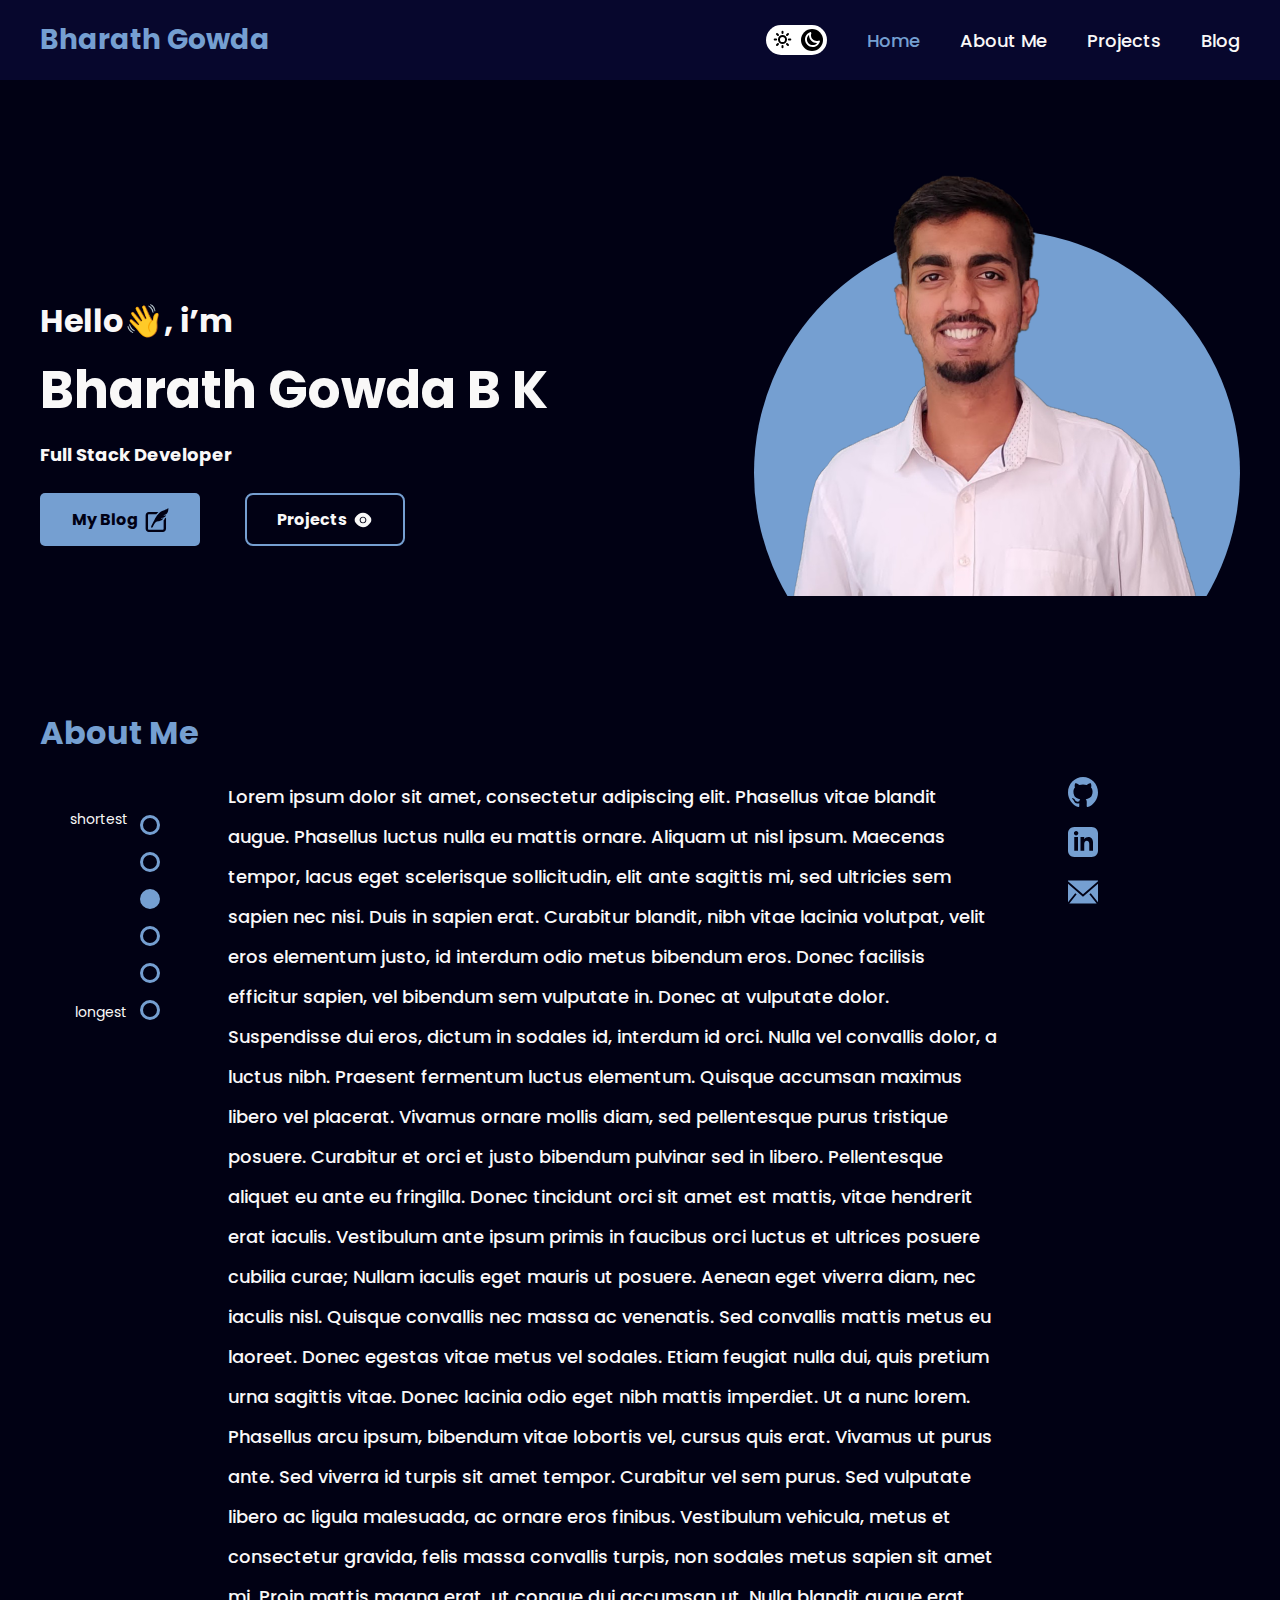
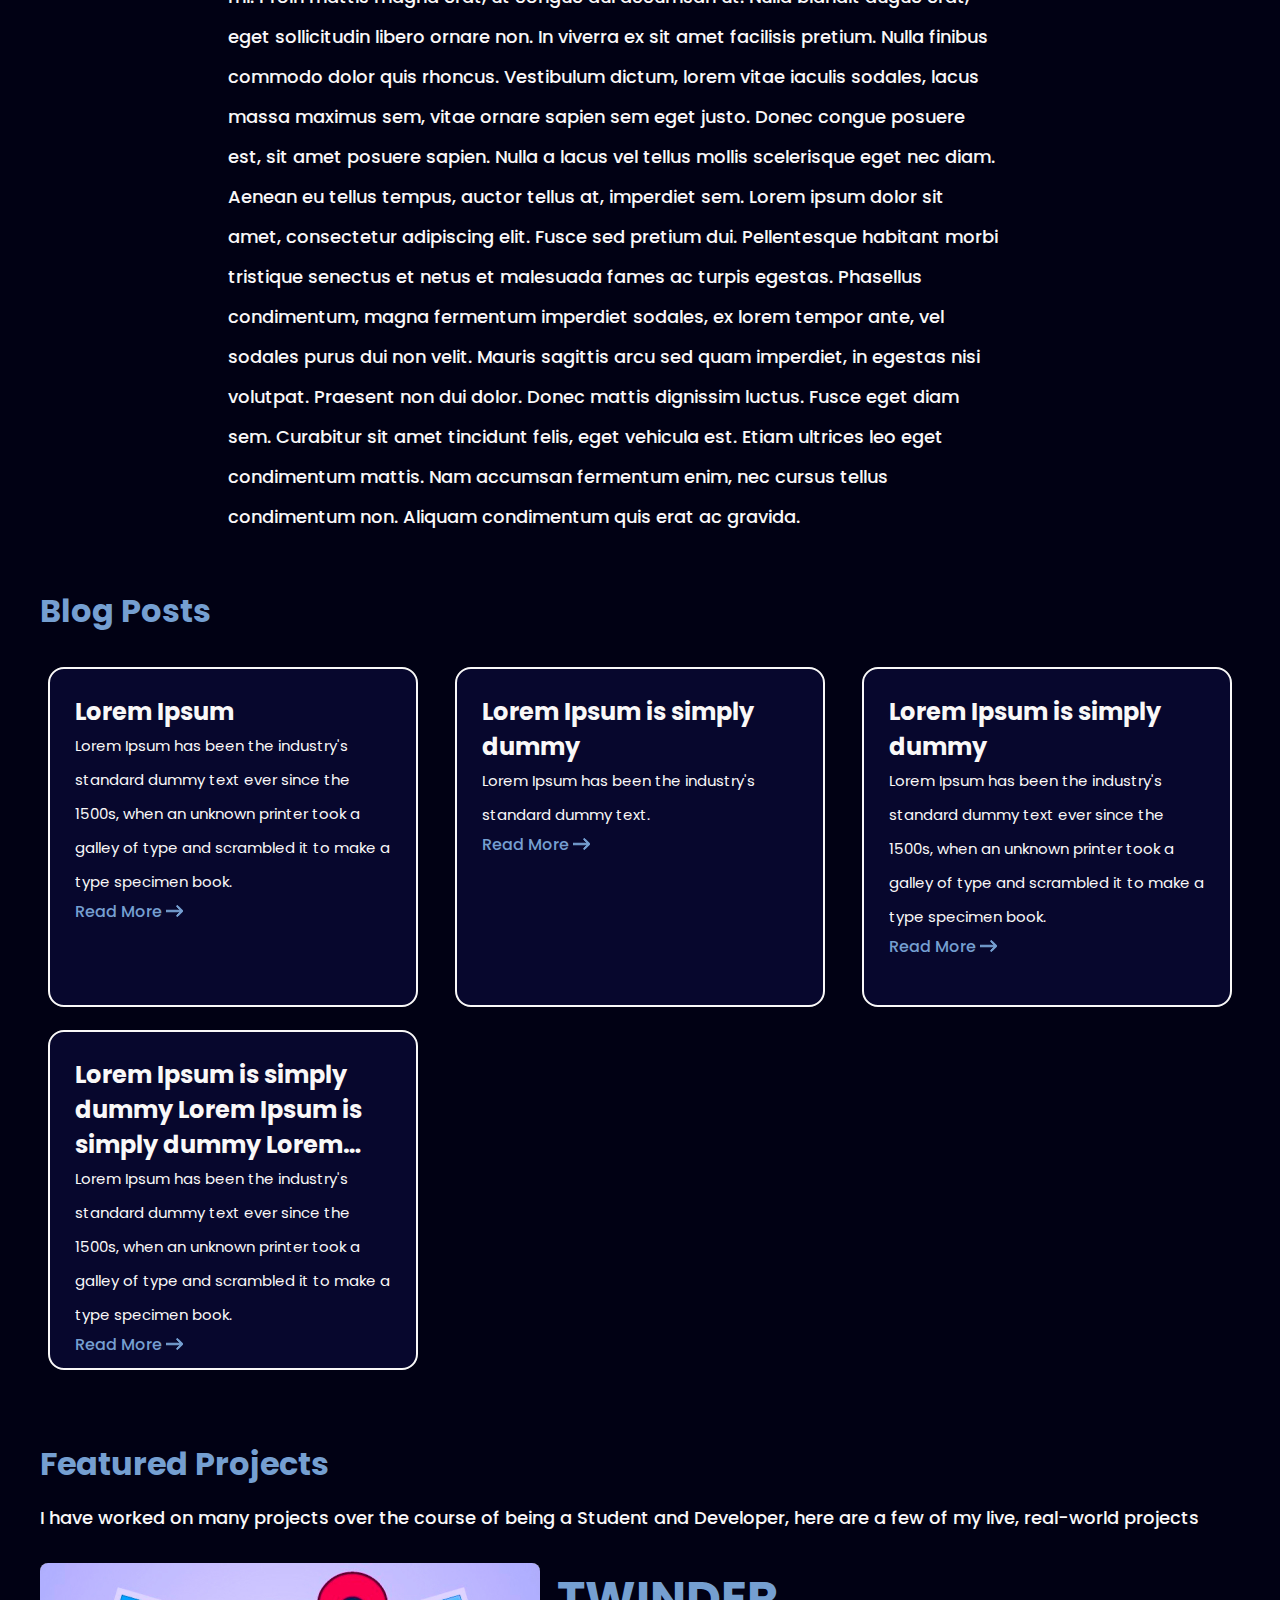
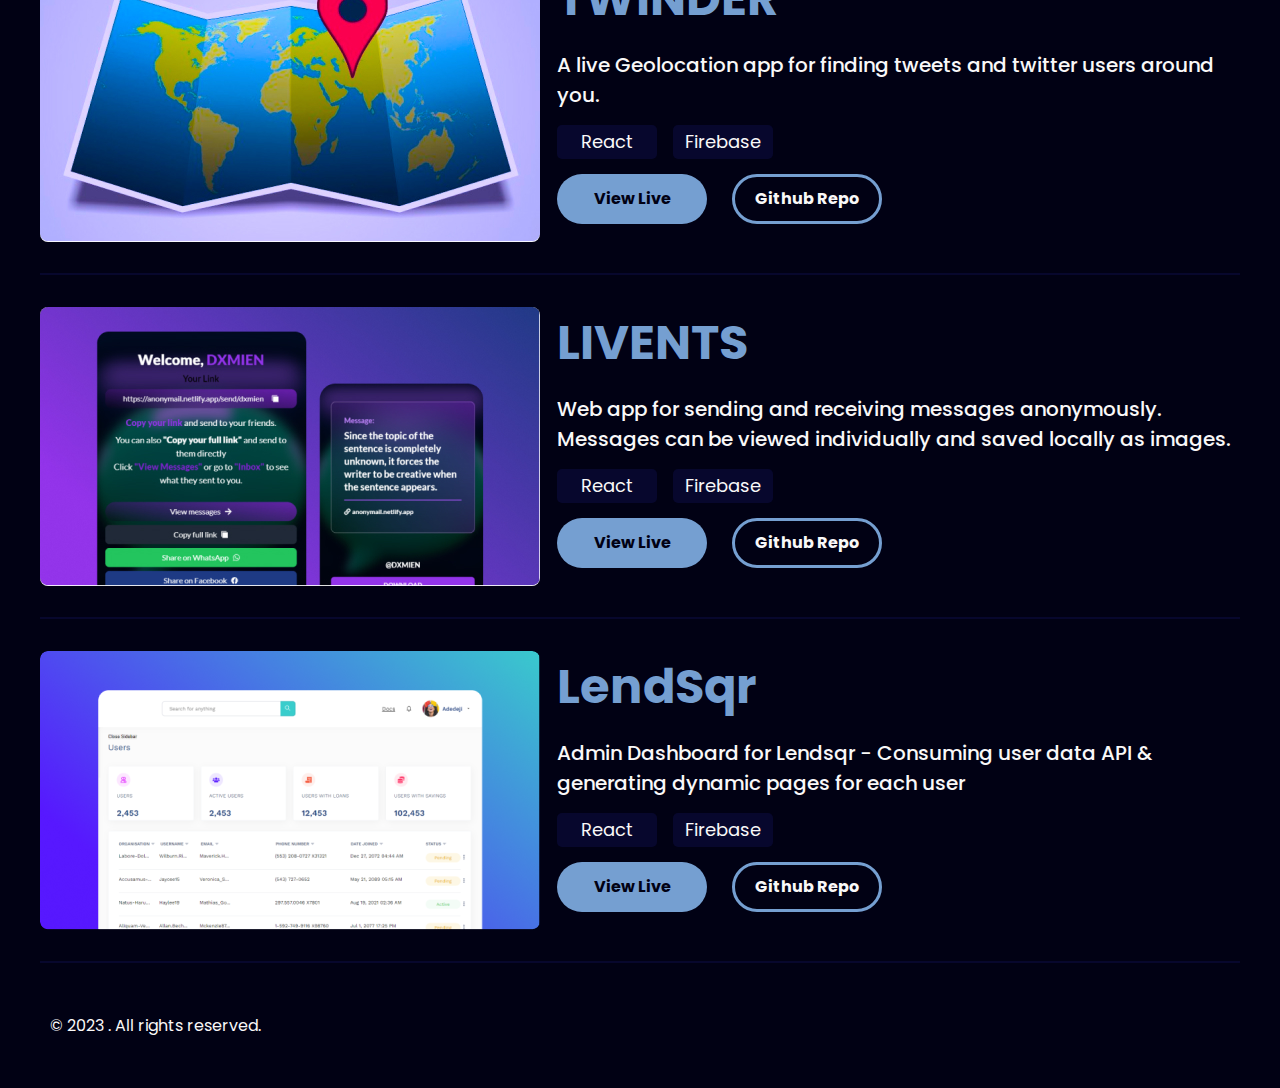
==== index.html @ e31e04ab "deploy: bharath-gowda-571/portfolio_blog@361879551854365a58b83a77d77aa4a168129c4e" ====
<!DOCTYPE html>
<html lang="en">

<head>
	<meta name="generator" content="Hugo 0.113.0">
    <meta charset="UTF-8">
    















    




<script defer language="javascript" type="text/javascript" src="https://bharath-gowda-571.github.io/gowda/js/bundle.min.f1178673623e00ac72082c83b03ecd8c4a8d78f76cb5bae4cf2ac51c258850e5.js"></script>


    <meta name="viewport" content="width=device-width, initial-scale=1.0">
    <link rel="stylesheet" href="https://bharath-gowda-571.github.io/gowda/css/home.css">
    <link rel="stylesheet" href="https://bharath-gowda-571.github.io/gowda/css/media_query.css">
    <link rel="stylesheet" href="https://bharath-gowda-571.github.io/gowda/css/switch.css">
    <link rel="stylesheet" href="https://bharath-gowda-571.github.io/gowda/css/hamburger.css">
    <link rel="icon" type="image/x-icon" href="https://bharath-gowda-571.github.io/gowda/favicon.ico">
    <title>Bharath Gowda</title>
</head>

<body class="">
    <nav class="navbar">
        <div class="navbar--center">
            <a class="navbar--logo" href="https://bharath-gowda-571.github.io/gowda/">Bharath Gowda</a>
            <div class="nav-menu-container">

                <ul class="navbar--menu" id="menu">
                    <label class="switch">
                        <input type="checkbox" checked onclick="toggleDarkAndLightMode()" id="checkbox">
                        <span class="slider round"></span>

                        <svg width="19" height="19" viewBox="0 0 19 19" fill="none" xmlns="http://www.w3.org/2000/svg"
                            class="sun">
                            <path
                                d="M5.95866 9.49992C5.95866 11.4559 7.54432 13.0416 9.50033 13.0416C11.4563 13.0416 13.042 11.4559 13.042 9.49992C13.042 7.54391 11.4563 5.95825 9.50033 5.95825C7.54432 5.95825 5.95866 7.54391 5.95866 9.49992Z"
                                stroke="black" stroke-width="2" stroke-linecap="round" stroke-linejoin="round" />
                            <path d="M17.292 9.5H15.8753" stroke="black" stroke-width="2" stroke-linecap="round"
                                stroke-linejoin="round" />
                            <path d="M3.125 9.5H1.70833" stroke="black" stroke-width="2" stroke-linecap="round"
                                stroke-linejoin="round" />
                            <path d="M15.0107 3.98926L14.0049 4.99509" stroke="black" stroke-width="2"
                                stroke-linecap="round" stroke-linejoin="round" />
                            <path d="M4.99512 14.0049L3.98928 15.0107" stroke="black" stroke-width="2"
                                stroke-linecap="round" stroke-linejoin="round" />
                            <path d="M9.5 1.70825V3.12492" stroke="black" stroke-width="2" stroke-linecap="round"
                                stroke-linejoin="round" />
                            <path d="M9.5 15.875V17.2917" stroke="black" stroke-width="2" stroke-linecap="round"
                                stroke-linejoin="round" />
                            <path d="M3.98928 3.98926L4.99512 4.99509" stroke="black" stroke-width="2"
                                stroke-linecap="round" stroke-linejoin="round" />
                            <path d="M14.0049 14.0049L15.0107 15.0107" stroke="black" stroke-width="2"
                                stroke-linecap="round" stroke-linejoin="round" />
                        </svg>
                        <svg width="15" height="15" viewBox="0 0 14 14" fill="none" xmlns="http://www.w3.org/2000/svg"
                            class="moon">
                            <path
                                d="M12.218 11.8758C9.4529 14.677 4.92313 14.7046 2.12186 11.9372C-0.679351 9.16965 -0.706857 4.63993 2.06055 1.83983C2.79288 1.09979 3.68769 0.533025 4.71851 0.160725C5.04324 0.0448461 5.40402 0.125212 5.64714 0.36661C5.89271 0.609165 5.9774 0.96889 5.86434 1.29267C5.17673 3.27013 5.66617 5.4031 7.13928 6.85848C8.6101 8.3126 10.7489 8.77499 12.7201 8.06574C13.0425 7.94876 13.4044 8.02912 13.6487 8.27168C13.8943 8.51184 13.9778 8.8728 13.8647 9.19774C13.5073 10.2329 12.9503 11.1346 12.218 11.8758ZM3.33023 3.09419C1.25463 5.19516 1.27526 8.59304 3.37622 10.6675C5.62097 12.8863 9.41975 12.6621 11.35 10.1634C9.34494 10.3011 7.36505 9.58914 5.88493 8.128C4.40481 6.66691 3.67002 4.69575 3.78329 2.68925C3.62374 2.81584 3.47227 2.95041 3.33023 3.09419Z"
                                fill="white" />
                        </svg>
                    </label>
                    <li class="menu-item can-hide menu-active">
                        <a href="https://bharath-gowda-571.github.io/gowda/">Home</a>
                    </li>
                    <li class="menu-item can-hide"><a href="#about-me">About Me</a></li>
                    <li class="menu-item can-hide"><a href="#projects-section">Projects</a></li>
                    <li class="menu-item "><a href="https://bharath-gowda-571.github.io/gowda/posts">Blog</a></li>
                </ul>

            </div>

        </div>
    </nav>
    <div class="container">
        <div class="hero">
            <div class="name-title">
                <p class="greetings">Hello👋, i’m</p>
                <p class="name">Bharath Gowda B K</p>
                <p class="role">Full Stack Developer </p>
                <div class="CTA-buttons">
                        <a href="https://bharath-gowda-571.github.io/gowda/posts" class="primary-CTA" >
                            My Blog 
                            <svg id="blog-icon" width="24" height="24" viewBox="0 0 24 24"
                            fill="none" xmlns="http://www.w3.org/2000/svg">
                            <g clip-path="url(#clip0_52_591)">
                                <path
                                    d="M19.738 10.393C19.7109 10.9424 19.2941 11.6206 18.6225 12.2725V20.8623C18.6218 21.0835 18.5346 21.271 18.3874 21.4175C18.2395 21.5611 18.0476 21.646 17.8219 21.6474H3.82324C3.59913 21.646 3.40648 21.561 3.25854 21.4175C3.11131 21.271 3.02492 21.0835 3.02417 20.8623V7.13523C3.02492 6.91478 3.11131 6.72653 3.25854 6.58004C3.40648 6.43647 3.59913 6.35153 3.82324 6.35008H11.258C11.8594 5.56051 12.5603 4.75192 13.3542 4.01073C13.3579 4.00633 13.3609 4.00192 13.3645 3.99756H3.82324C2.94434 3.99681 2.13649 4.35058 1.56152 4.91603C0.98365 5.48148 0.623275 6.2725 0.624025 7.13528V20.8623C0.623275 21.7251 0.98365 22.5176 1.56152 23.0816C2.13645 23.6469 2.94434 24 3.82324 24H17.822C18.7024 24 19.5103 23.6469 20.0852 23.0815C20.6616 22.5175 21.0227 21.725 21.022 20.8622V9.53758C21.022 9.53758 21.0161 9.53026 21.0066 9.5229C20.6426 9.83495 20.2185 10.1323 19.738 10.393Z"
                                    fill="#EFEDE8" />
                                <path
                                    d="M23.3468 0C23.3468 0 22.6114 1.09866 17.8082 2.72386C12.9105 4.38136 9.8958 11.124 9.8958 11.124C9.16999 12.5054 6.30105 18.2446 6.30105 18.2446C5.51078 19.7271 6.95875 20.6031 7.80836 19.0723C9.43652 16.1338 10.4875 13.4487 12.9632 13.3725C16.5747 13.2612 19.0444 10.1074 18.2673 10.2539C17.2449 10.6992 14.9905 10.2876 16.3184 10.0825C19.5059 9.82692 21.4702 7.43114 20.8301 7.26858C19.7 7.70363 18.646 7.29056 18.4395 7.16602C24.0653 6.48192 23.3468 0 23.3468 0Z"
                                    fill="#EFEDE8" />
                            </g>
                            <defs>
                                <clipPath id="clip0_52_591">
                                    <rect width="24" height="24" fill="white" />
                                </clipPath>
                            </defs>
                        </svg>
                    </a>
                    
                    <a  href="#projects-section" class="secondary-CTA">
                        Projects
                        <svg id="eye-icon" width="20" height="20" viewBox="0 0 20 20" fill="none"
                            xmlns="http://www.w3.org/2000/svg">
                            <path
                                d="M17.7082 7.62494C15.7832 4.59994 12.9665 2.85828 9.99984 2.85828C8.5165 2.85828 7.07484 3.29161 5.75817 4.09994C4.4415 4.91661 3.25817 6.10828 2.2915 7.62494C1.45817 8.93328 1.45817 11.0583 2.2915 12.3666C4.2165 15.3999 7.03317 17.1333 9.99984 17.1333C11.4832 17.1333 12.9248 16.6999 14.2415 15.8916C15.5582 15.0749 16.7415 13.8833 17.7082 12.3666C18.5415 11.0666 18.5415 8.93328 17.7082 7.62494ZM9.99984 13.3666C8.13317 13.3666 6.63317 11.8583 6.63317 9.99994C6.63317 8.14161 8.13317 6.63328 9.99984 6.63328C11.8665 6.63328 13.3665 8.14161 13.3665 9.99994C13.3665 11.8583 11.8665 13.3666 9.99984 13.3666Z"
                                fill="#F9F8F8" />
                            <path
                                d="M10 7.6167C8.69167 7.6167 7.625 8.68337 7.625 10C7.625 11.3084 8.69167 12.375 10 12.375C11.3083 12.375 12.3833 11.3084 12.3833 10C12.3833 8.6917 11.3083 7.6167 10 7.6167Z"
                                fill="#F9F8F8" />
                        </svg>

                    </a>
                </div>
            </div>
            <div class="photo">
                <img id="profile-image" src="https://bharath-gowda-571.github.io/gowda/images/assets/profile-image.png" />
                <svg width="486" height="486" viewBox="0 0 486 486" fill="none" xmlns="http://www.w3.org/2000/svg"
                    id="profile-img-bg">
                    <circle id="profile-bg-circle" cx="243" cy="243" r="243" fill="#759FD1" />
                    <rect id="profile-bg-rect" width="486" height="125" fill="#010114" y="366"></rect>
                </svg>
            </div>
        </div>
        <div id="about-me">
            <h1 class="section-headings">About Me</h1>
            <div class="about-me-content">
                <div class="about-me-radios">
                    <input type="radio" name="length" value="1" onclick="changeAboutMeText(this)">
                    <input type="radio" name="length" value="2" onclick="changeAboutMeText(this)">
                    <input type="radio" name="length" checked value="3" onclick="changeAboutMeText(this)">
                    <input type="radio" name="length" value="4" onclick="changeAboutMeText(this)">
                    <input type="radio" name="length" value="5" onclick="changeAboutMeText(this)">
                    <input type="radio" name="length" value="6" onclick="changeAboutMeText(this)">

                </div>
                <p>


                    Lorem ipsum dolor sit amet, consectetur adipiscing elit. Phasellus vitae blandit augue. Phasellus
                    luctus nulla eu mattis ornare. Aliquam ut nisl ipsum. Maecenas tempor, lacus eget scelerisque
                    sollicitudin, elit ante sagittis mi, sed ultricies sem sapien nec nisi. Duis in sapien erat.
                    Curabitur blandit, nibh vitae lacinia volutpat, velit eros elementum justo, id interdum odio metus
                    bibendum eros. Donec facilisis efficitur sapien, vel bibendum sem vulputate in. Donec at vulputate
                    dolor. Suspendisse dui eros, dictum in sodales id, interdum id orci. Nulla vel convallis dolor, a
                    luctus nibh. Praesent fermentum luctus elementum. Quisque accumsan maximus libero vel placerat.

                    Vivamus ornare mollis diam, sed pellentesque purus tristique posuere. Curabitur et orci et justo
                    bibendum pulvinar sed in libero. Pellentesque aliquet eu ante eu fringilla. Donec tincidunt orci sit
                    amet est mattis, vitae hendrerit erat iaculis. Vestibulum ante ipsum primis in faucibus orci luctus
                    et ultrices posuere cubilia curae; Nullam iaculis eget mauris ut posuere. Aenean eget viverra diam,
                    nec iaculis nisl.

                    Quisque convallis nec massa ac venenatis. Sed convallis mattis metus eu laoreet. Donec egestas vitae
                    metus vel sodales. Etiam feugiat nulla dui, quis pretium urna sagittis vitae. Donec lacinia odio
                    eget nibh mattis imperdiet. Ut a nunc lorem. Phasellus arcu ipsum, bibendum vitae lobortis vel,
                    cursus quis erat. Vivamus ut purus ante.

                    Sed viverra id turpis sit amet tempor. Curabitur vel sem purus. Sed vulputate libero ac ligula
                    malesuada, ac ornare eros finibus. Vestibulum vehicula, metus et consectetur gravida, felis massa
                    convallis turpis, non sodales metus sapien sit amet mi. Proin mattis magna erat, ut congue dui
                    accumsan ut. Nulla blandit augue erat, eget sollicitudin libero ornare non. In viverra ex sit amet
                    facilisis pretium. Nulla finibus commodo dolor quis rhoncus. Vestibulum dictum, lorem vitae iaculis
                    sodales, lacus massa maximus sem, vitae ornare sapien sem eget justo.

                    Donec congue posuere est, sit amet posuere sapien. Nulla a lacus vel tellus mollis scelerisque eget
                    nec diam. Aenean eu tellus tempus, auctor tellus at, imperdiet sem. Lorem ipsum dolor sit amet,
                    consectetur adipiscing elit. Fusce sed pretium dui. Pellentesque habitant morbi tristique senectus
                    et netus et malesuada fames ac turpis egestas. Phasellus condimentum, magna fermentum imperdiet
                    sodales, ex lorem tempor ante, vel sodales purus dui non velit. Mauris sagittis arcu sed quam
                    imperdiet, in egestas nisi volutpat. Praesent non dui dolor. Donec mattis dignissim luctus. Fusce
                    eget diam sem. Curabitur sit amet tincidunt felis, eget vehicula est. Etiam ultrices leo eget
                    condimentum mattis. Nam accumsan fermentum enim, nec cursus tellus condimentum non. Aliquam
                    condimentum quis erat ac gravida.
                </p>
                <div class="socials">
                    <svg width="30" height="30" viewBox="0 0 30 30" fill="none" xmlns="http://www.w3.org/2000/svg">
                        <g clip-path="url(#clip0_172_672)">
                            <path id="github" fill-rule="evenodd" clip-rule="evenodd"
                                d="M15 0C23.2845 0 30 6.88489 30 15.3794C30 22.1729 25.707 27.9359 19.7505 29.9714C18.99 30.1229 18.72 29.6427 18.72 29.2332C18.72 28.7262 18.738 27.0702 18.738 25.0122C18.738 23.5782 18.258 22.6423 17.7195 22.1653C21.06 21.7843 24.57 20.4837 24.57 14.5767C24.57 12.8967 23.988 11.5257 23.025 10.4487C23.181 10.0602 23.6955 8.49593 22.878 6.37793C22.878 6.37793 21.621 5.96583 18.7575 7.95483C17.559 7.61433 16.275 7.44301 15 7.43701C13.725 7.44301 12.4425 7.61433 11.2455 7.95483C8.379 5.96583 7.119 6.37793 7.119 6.37793C6.3045 8.49593 6.819 10.0602 6.9735 10.4487C6.015 11.5257 5.4285 12.8967 5.4285 14.5767C5.4285 20.4687 8.931 21.7892 12.2625 22.1777C11.8335 22.5617 11.445 23.2391 11.31 24.2336C10.455 24.6266 8.283 25.3068 6.945 22.9563C6.945 22.9563 6.1515 21.4786 4.6455 21.3706C4.6455 21.3706 3.183 21.3512 4.5435 22.3052C4.5435 22.3052 5.526 22.7777 6.2085 24.5552C6.2085 24.5552 7.089 27.3001 11.262 26.3701C11.2695 27.6556 11.283 28.8672 11.283 29.2332C11.283 29.6397 11.007 30.1154 10.2585 29.9729C4.2975 27.9404 0 22.1744 0 15.3794C0 6.88489 6.717 0 15 0Z"
                                fill="#759FD1" />
                        </g>
                        <defs>
                            <clipPath id="clip0_172_672">
                                <rect width="30" height="30" fill="white" />
                            </clipPath>
                        </defs>
                    </svg>
                    <svg width="30" height="30" viewBox="0 0 30 30" fill="none" xmlns="http://www.w3.org/2000/svg">
                        <g clip-path="url(#clip0_172_673)">
                            <path id="linkedin"
                                d="M23.75 0H6.25C2.79875 0 0 2.79875 0 6.25V23.75C0 27.2013 2.79875 30 6.25 30H23.75C27.2025 30 30 27.2013 30 23.75V6.25C30 2.79875 27.2025 0 23.75 0ZM10 23.75H6.25V10H10V23.75ZM8.125 8.415C6.9175 8.415 5.9375 7.4275 5.9375 6.21C5.9375 4.9925 6.9175 4.005 8.125 4.005C9.3325 4.005 10.3125 4.9925 10.3125 6.21C10.3125 7.4275 9.33375 8.415 8.125 8.415ZM25 23.75H21.25V16.745C21.25 12.535 16.25 12.8538 16.25 16.745V23.75H12.5V10H16.25V12.2063C17.995 8.97375 25 8.735 25 15.3013V23.75Z"
                                fill="#759FD1" />
                        </g>
                        <defs>
                            <clipPath id="clip0_172_673">
                                <rect width="30" height="30" fill="white" />
                            </clipPath>
                        </defs>
                    </svg>
                    <svg width="30" height="30" viewBox="0 0 30 30" fill="none" xmlns="http://www.w3.org/2000/svg">
                        <g clip-path="url(#clip0_172_674)">
                            <path id="mail" fill-rule="evenodd" clip-rule="evenodd"
                                d="M30 6.69166V25.2782L22.7475 16.2134L21.3693 17.3163L28.6924 26.4711H1.30756L8.63067 17.3163L7.25252 16.2134L0 25.2782V6.69164L14.9991 19.6985L30 6.69166ZM29.9989 3.53125V4.35355L14.9998 17.3604L0.000703125 4.35356V3.53125H29.9989Z"
                                fill="#759FD1" />
                        </g>
                        <defs>
                            <clipPath id="clip0_172_674">
                                <rect width="30" height="30" fill="white" />
                            </clipPath>
                        </defs>
                    </svg>


                </div>
            </div>

        </div>
        <div id="blog-posts-section">
            
            <h1 class="section-headings">Blog Posts</h1>

            <div class="blog-posts">
                
<div class="post-card">
    <h2>
        Lorem Ipsum
    </h2>
    <p>
        Lorem Ipsum has been the industry&#39;s standard dummy text ever since the 1500s, when an unknown printer took a galley of type and scrambled it to make a type specimen book.
    </p>
    <a href="https://bharath-gowda-571.github.io/gowda/posts/abc/" class="read-more-link">
        Read More
        <svg class="blog-arrow" width="17" height="12" viewBox="0 0 17 12" fill="none" xmlns="http://www.w3.org/2000/svg">
            <path id="arrow"
                d="M16.6548 6.53033C16.9477 6.23744 16.9477 5.76256 16.6548 5.46967L11.8819 0.696699C11.589 0.403806 11.1141 0.403806 10.8212 0.696699C10.5283 0.989593 10.5283 1.46447 10.8212 1.75736L15.0639 6L10.8212 10.2426C10.5283 10.5355 10.5283 11.0104 10.8212 11.3033C11.1141 11.5962 11.589 11.5962 11.8819 11.3033L16.6548 6.53033ZM0 6.75H16.1245V5.25H0V6.75Z"
                fill="#C24D2C" />
        </svg>
    </a>
</div>

<div class="post-card">
    <h2>
        Lorem Ipsum is simply dummy
    </h2>
    <p>
        Lorem Ipsum has been the industry&#39;s standard dummy text.
    </p>
    <a href="https://bharath-gowda-571.github.io/gowda/posts/2/" class="read-more-link">
        Read More
        <svg class="blog-arrow" width="17" height="12" viewBox="0 0 17 12" fill="none" xmlns="http://www.w3.org/2000/svg">
            <path id="arrow"
                d="M16.6548 6.53033C16.9477 6.23744 16.9477 5.76256 16.6548 5.46967L11.8819 0.696699C11.589 0.403806 11.1141 0.403806 10.8212 0.696699C10.5283 0.989593 10.5283 1.46447 10.8212 1.75736L15.0639 6L10.8212 10.2426C10.5283 10.5355 10.5283 11.0104 10.8212 11.3033C11.1141 11.5962 11.589 11.5962 11.8819 11.3033L16.6548 6.53033ZM0 6.75H16.1245V5.25H0V6.75Z"
                fill="#C24D2C" />
        </svg>
    </a>
</div>

<div class="post-card">
    <h2>
        Lorem Ipsum is simply dummy
    </h2>
    <p>
        Lorem Ipsum has been the industry&#39;s standard dummy text ever since the 1500s, when an unknown printer took a galley of type and scrambled it to make a type specimen book.
    </p>
    <a href="https://bharath-gowda-571.github.io/gowda/posts/4/" class="read-more-link">
        Read More
        <svg class="blog-arrow" width="17" height="12" viewBox="0 0 17 12" fill="none" xmlns="http://www.w3.org/2000/svg">
            <path id="arrow"
                d="M16.6548 6.53033C16.9477 6.23744 16.9477 5.76256 16.6548 5.46967L11.8819 0.696699C11.589 0.403806 11.1141 0.403806 10.8212 0.696699C10.5283 0.989593 10.5283 1.46447 10.8212 1.75736L15.0639 6L10.8212 10.2426C10.5283 10.5355 10.5283 11.0104 10.8212 11.3033C11.1141 11.5962 11.589 11.5962 11.8819 11.3033L16.6548 6.53033ZM0 6.75H16.1245V5.25H0V6.75Z"
                fill="#C24D2C" />
        </svg>
    </a>
</div>

<div class="post-card">
    <h2>
        Lorem Ipsum is simply dummy Lorem Ipsum is simply dummy Lorem Ipsum is simply dummy
    </h2>
    <p>
        Lorem Ipsum has been the industry&#39;s standard dummy text ever since the 1500s, when an unknown printer took a galley of type and scrambled it to make a type specimen book.
    </p>
    <a href="https://bharath-gowda-571.github.io/gowda/posts/3/" class="read-more-link">
        Read More
        <svg class="blog-arrow" width="17" height="12" viewBox="0 0 17 12" fill="none" xmlns="http://www.w3.org/2000/svg">
            <path id="arrow"
                d="M16.6548 6.53033C16.9477 6.23744 16.9477 5.76256 16.6548 5.46967L11.8819 0.696699C11.589 0.403806 11.1141 0.403806 10.8212 0.696699C10.5283 0.989593 10.5283 1.46447 10.8212 1.75736L15.0639 6L10.8212 10.2426C10.5283 10.5355 10.5283 11.0104 10.8212 11.3033C11.1141 11.5962 11.589 11.5962 11.8819 11.3033L16.6548 6.53033ZM0 6.75H16.1245V5.25H0V6.75Z"
                fill="#C24D2C" />
        </svg>
    </a>
</div>

                
                
            </div>
        </div>

        <div id="projects-section">
            <h1 class="section-headings">Featured Projects</h1>
            <p>I have worked on many projects over the course of being a Student and Developer, here are a few of my live, real-world projects</p>
            <div class="projects">
                <div class="project">
                    <img src="https://bharath-gowda-571.github.io/gowda/images/assets/project1.jpg" alt="" class="proj-img">
                    <div class="project-description">
                        <h1>
                            TWINDER
                        </h1>
                        <p>
                            A live Geolocation app for finding tweets and twitter users around you.
                        </p>
                        <div class="technologies">
                            <div class="technology">React</div>
                            <div class="technology">Firebase</div>
                            
                        </div>
                        <div class="project-CTA">
                            <button class="CTA-primary">View Live</button>
                            <button class="CTA-secondary">Github Repo</button>

                        </div>

                    </div>
                </div>
                <div class="project">
                    <img src="https://bharath-gowda-571.github.io/gowda/images/assets/project2.jpg" alt="" class="proj-img">
                    <div class="project-description">
                        <h1>
                            LIVENTS
                        </h1>
                        <p>
                            Web app for sending and receiving messages anonymously. Messages can be viewed individually and saved locally as images.
                        </p>
                        <div class="technologies">
                            <div class="technology">React</div>
                            <div class="technology">Firebase</div>
                        </div>
                        <div class="project-CTA">
                            <button class="CTA-primary" onclick="temp()">View Live</button>
                            <button class="CTA-secondary">Github Repo</button>
                        </div>
                    </div>
                </div>
                <div class="project">
                    <img src="https://bharath-gowda-571.github.io/gowda/images/assets/project3.png" alt="" class="proj-img">
                    <div class="project-description">
                        <h1>
                            LendSqr
                        </h1>
                        <p>
                            Admin Dashboard for Lendsqr - Consuming user data API & generating dynamic pages for each user
                        </p>
                        <div class="technologies">
                            <div class="technology">React</div>
                            <div class="technology">Firebase</div>
                        </div>
                        <div class="project-CTA">
                            <button class="CTA-primary">View Live</button>
                            <button class="CTA-secondary">Github Repo</button>
                        </div>
                    </div>
                </div>
            </div>
        </div>
        <div class="footer">

             <p>© 2023 . All rights reserved.</p>
        </div>
    </div>
</body>

</html>
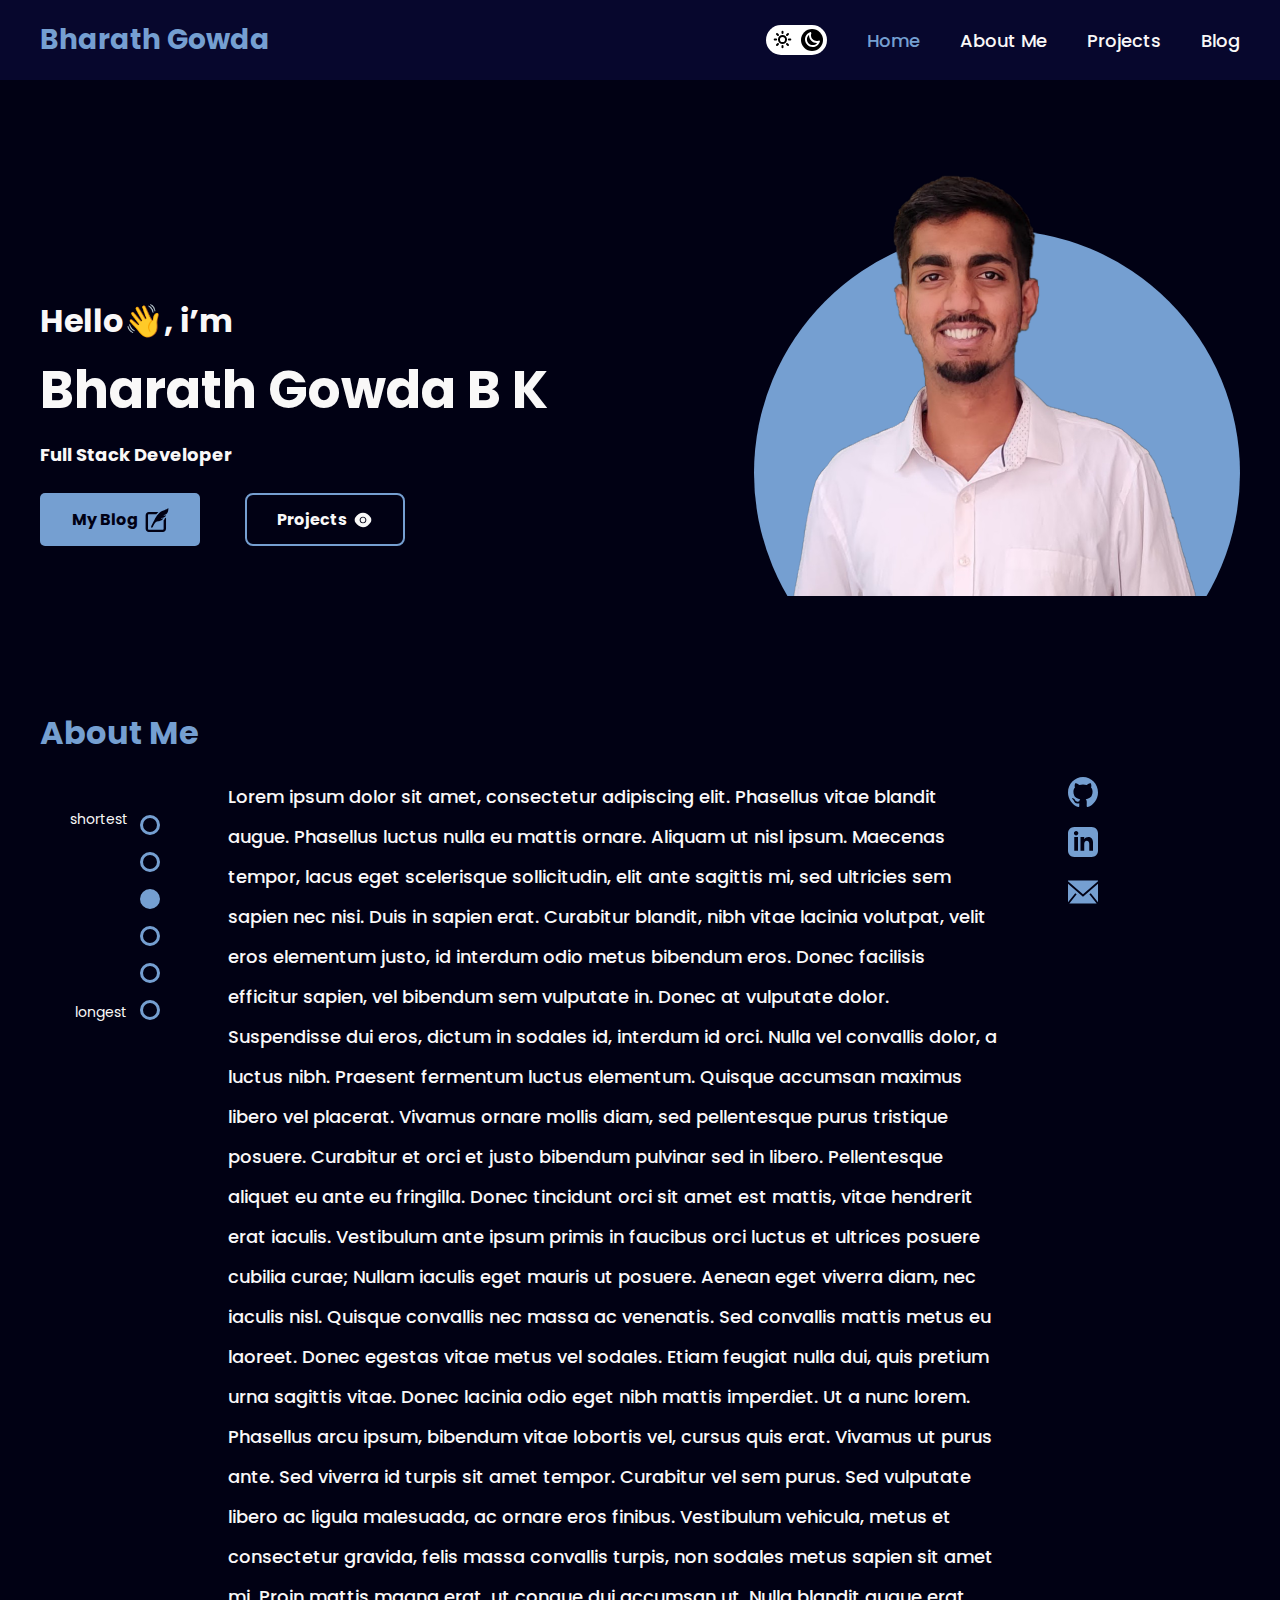
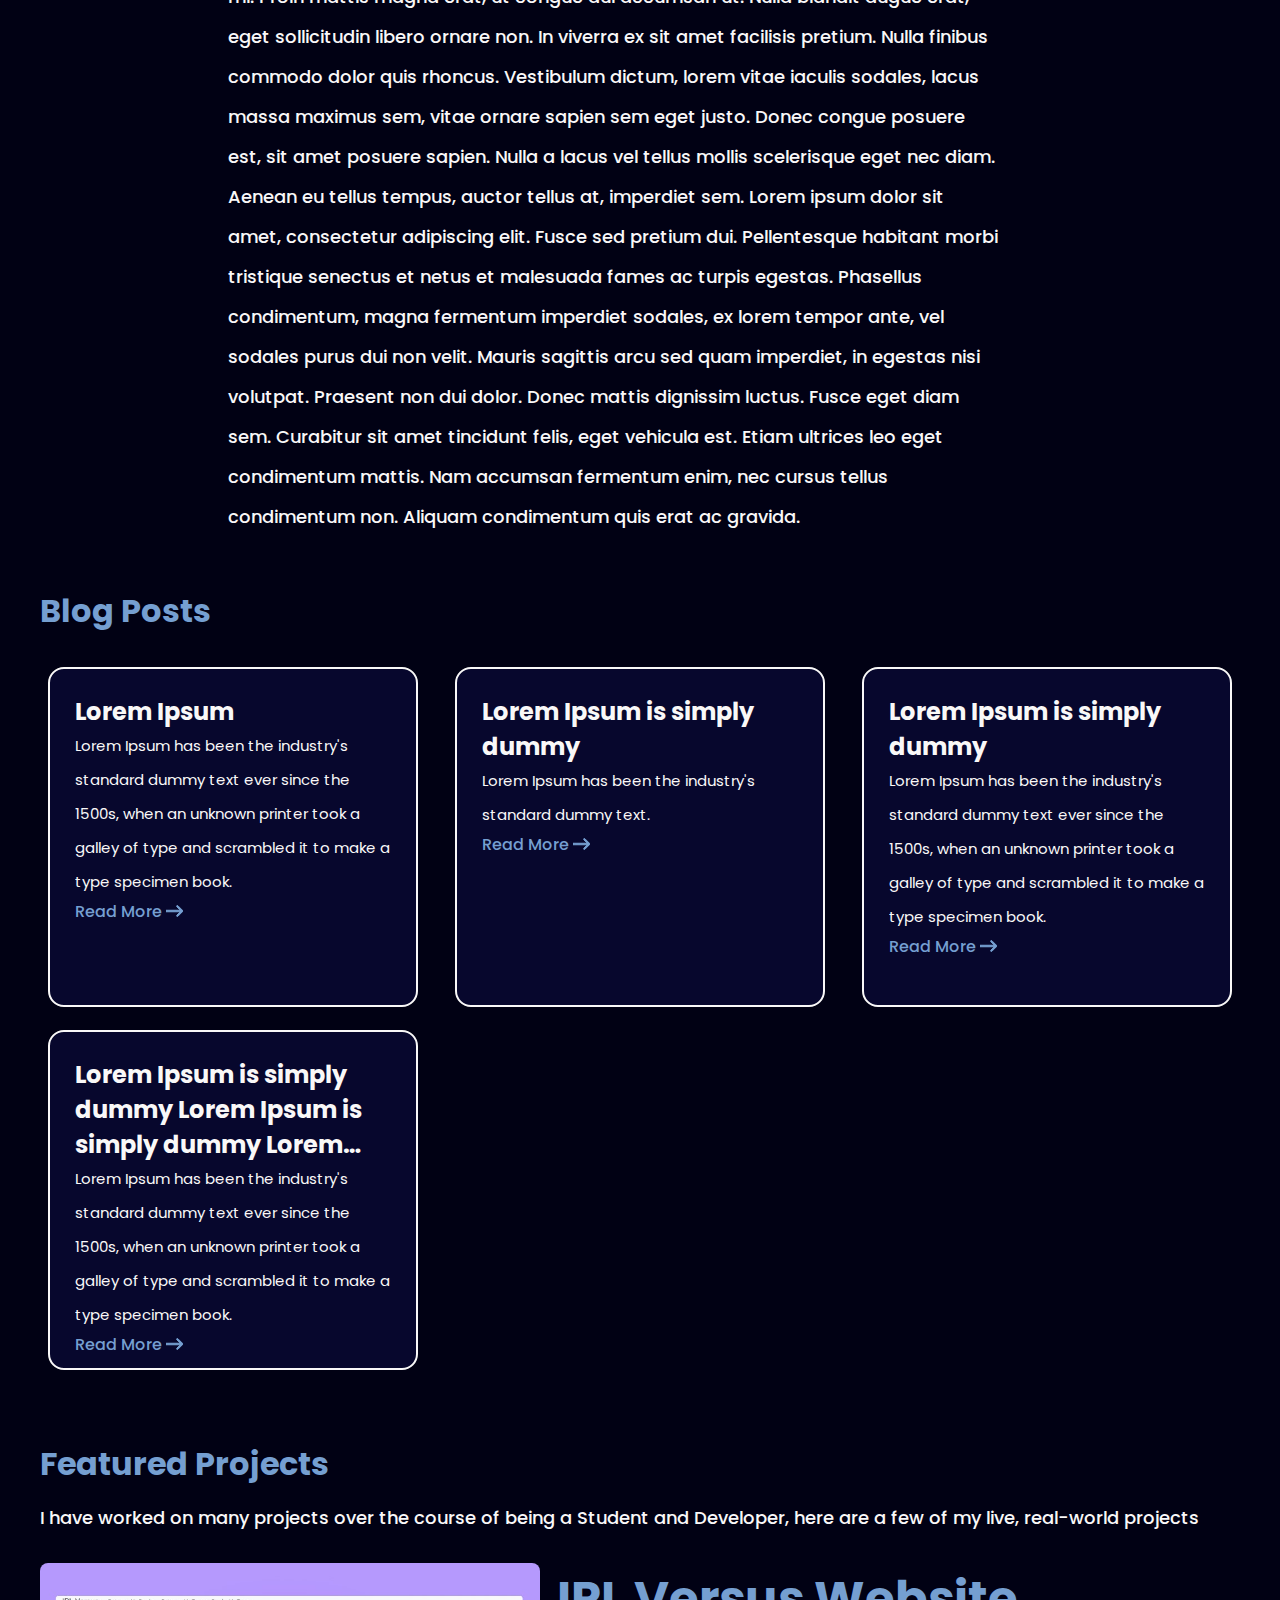
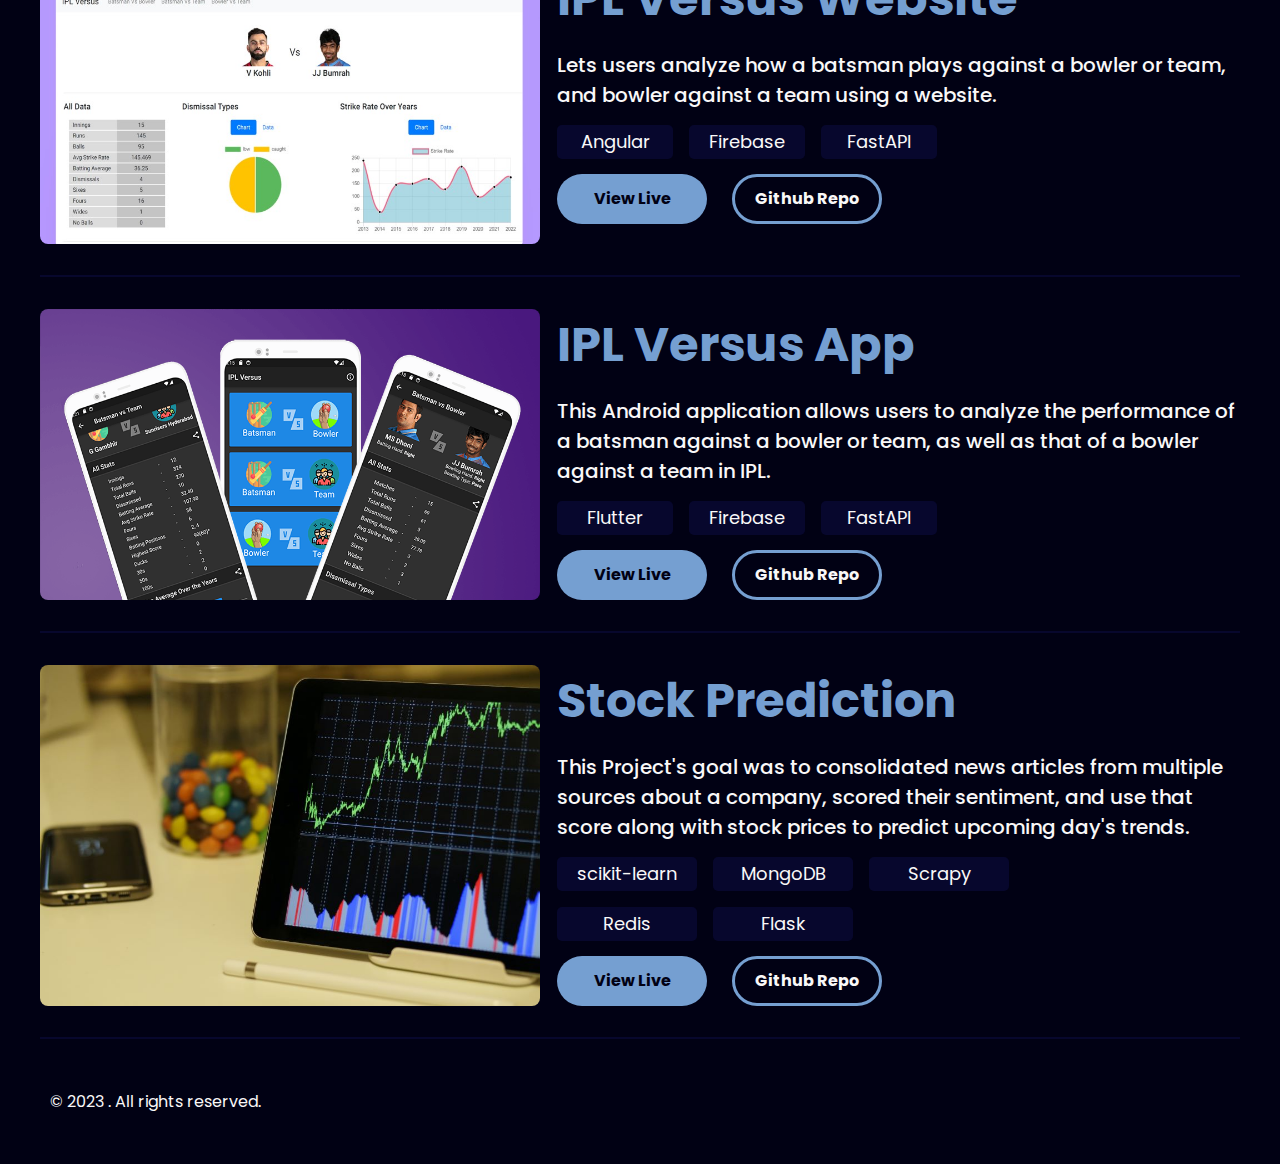
==== commit 607809c5: "deploy: bharath-gowda-571/portfolio_blog@658afad6d1a00a557dcc2bab039dcbbb0076e2a8" ====
--- a/index.html
+++ b/index.html
@@ -321,59 +321,65 @@
                     <img src="https://bharath-gowda-571.github.io/gowda/images/assets/project1.jpg" alt="" class="proj-img">
                     <div class="project-description">
                         <h1>
-                            TWINDER
+                            IPL Versus Website
                         </h1>
                         <p>
-                            A live Geolocation app for finding tweets and twitter users around you.
+                            Lets users analyze how a batsman plays against a bowler or team, and bowler against a team using a website. 
                         </p>
                         <div class="technologies">
-                            <div class="technology">React</div>
+                            <div class="technology">Angular</div>
                             <div class="technology">Firebase</div>
+                            <div class="technology">FastAPI</div>
                             
                         </div>
                         <div class="project-CTA">
-                            <button class="CTA-primary">View Live</button>
-                            <button class="CTA-secondary">Github Repo</button>
+                            <a class="CTA-primary">View Live</a>
+                            <a class="CTA-secondary" href="https://github.com/bharath-gowda-571/iplversus_website" target="0">Github Repo</a>
 
                         </div>
 
                     </div>
                 </div>
                 <div class="project">
-                    <img src="https://bharath-gowda-571.github.io/gowda/images/assets/project2.jpg" alt="" class="proj-img">
+                    <img src="https://bharath-gowda-571.github.io/gowda/images/assets/project2.png" alt="" class="proj-img">
                     <div class="project-description">
                         <h1>
-                            LIVENTS
+                            IPL Versus App
                         </h1>
                         <p>
-                            Web app for sending and receiving messages anonymously. Messages can be viewed individually and saved locally as images.
+                            This Android application allows users to analyze the performance of a batsman against a bowler or team, as well as that of a bowler against a team in IPL.
                         </p>
                         <div class="technologies">
-                            <div class="technology">React</div>
+                            <div class="technology">Flutter</div>
                             <div class="technology">Firebase</div>
+                            <div class="technology">FastAPI</div>
                         </div>
                         <div class="project-CTA">
-                            <button class="CTA-primary" onclick="temp()">View Live</button>
-                            <button class="CTA-secondary">Github Repo</button>
+                            <a class="CTA-primary">View Live</a>
+                            <a class="CTA-secondary">Github Repo</a>
                         </div>
                     </div>
                 </div>
                 <div class="project">
-                    <img src="https://bharath-gowda-571.github.io/gowda/images/assets/project3.png" alt="" class="proj-img">
+                    <img src="https://bharath-gowda-571.github.io/gowda/images/assets/project3.jpg" alt="" class="proj-img">
                     <div class="project-description">
                         <h1>
-                            LendSqr
+                            Stock Prediction
                         </h1>
                         <p>
-                            Admin Dashboard for Lendsqr - Consuming user data API & generating dynamic pages for each user
+                           This Project's goal was to consolidated news articles from multiple sources about a company, scored their sentiment, and use that score along with stock prices to predict upcoming day's trends.
                         </p>
                         <div class="technologies">
-                            <div class="technology">React</div>
-                            <div class="technology">Firebase</div>
+                            <div class="technology">scikit-learn</div>
+                            <div class="technology">MongoDB</div>
+                            <div class="technology">Scrapy</div>
+                            <div class="technology">Redis</div>
+                            <div class="technology">Flask</div>
+
                         </div>
                         <div class="project-CTA">
-                            <button class="CTA-primary">View Live</button>
-                            <button class="CTA-secondary">Github Repo</button>
+                            <a class="CTA-primary">View Live</a>
+                            <a class="CTA-secondary">Github Repo</a>
                         </div>
                     </div>
                 </div>
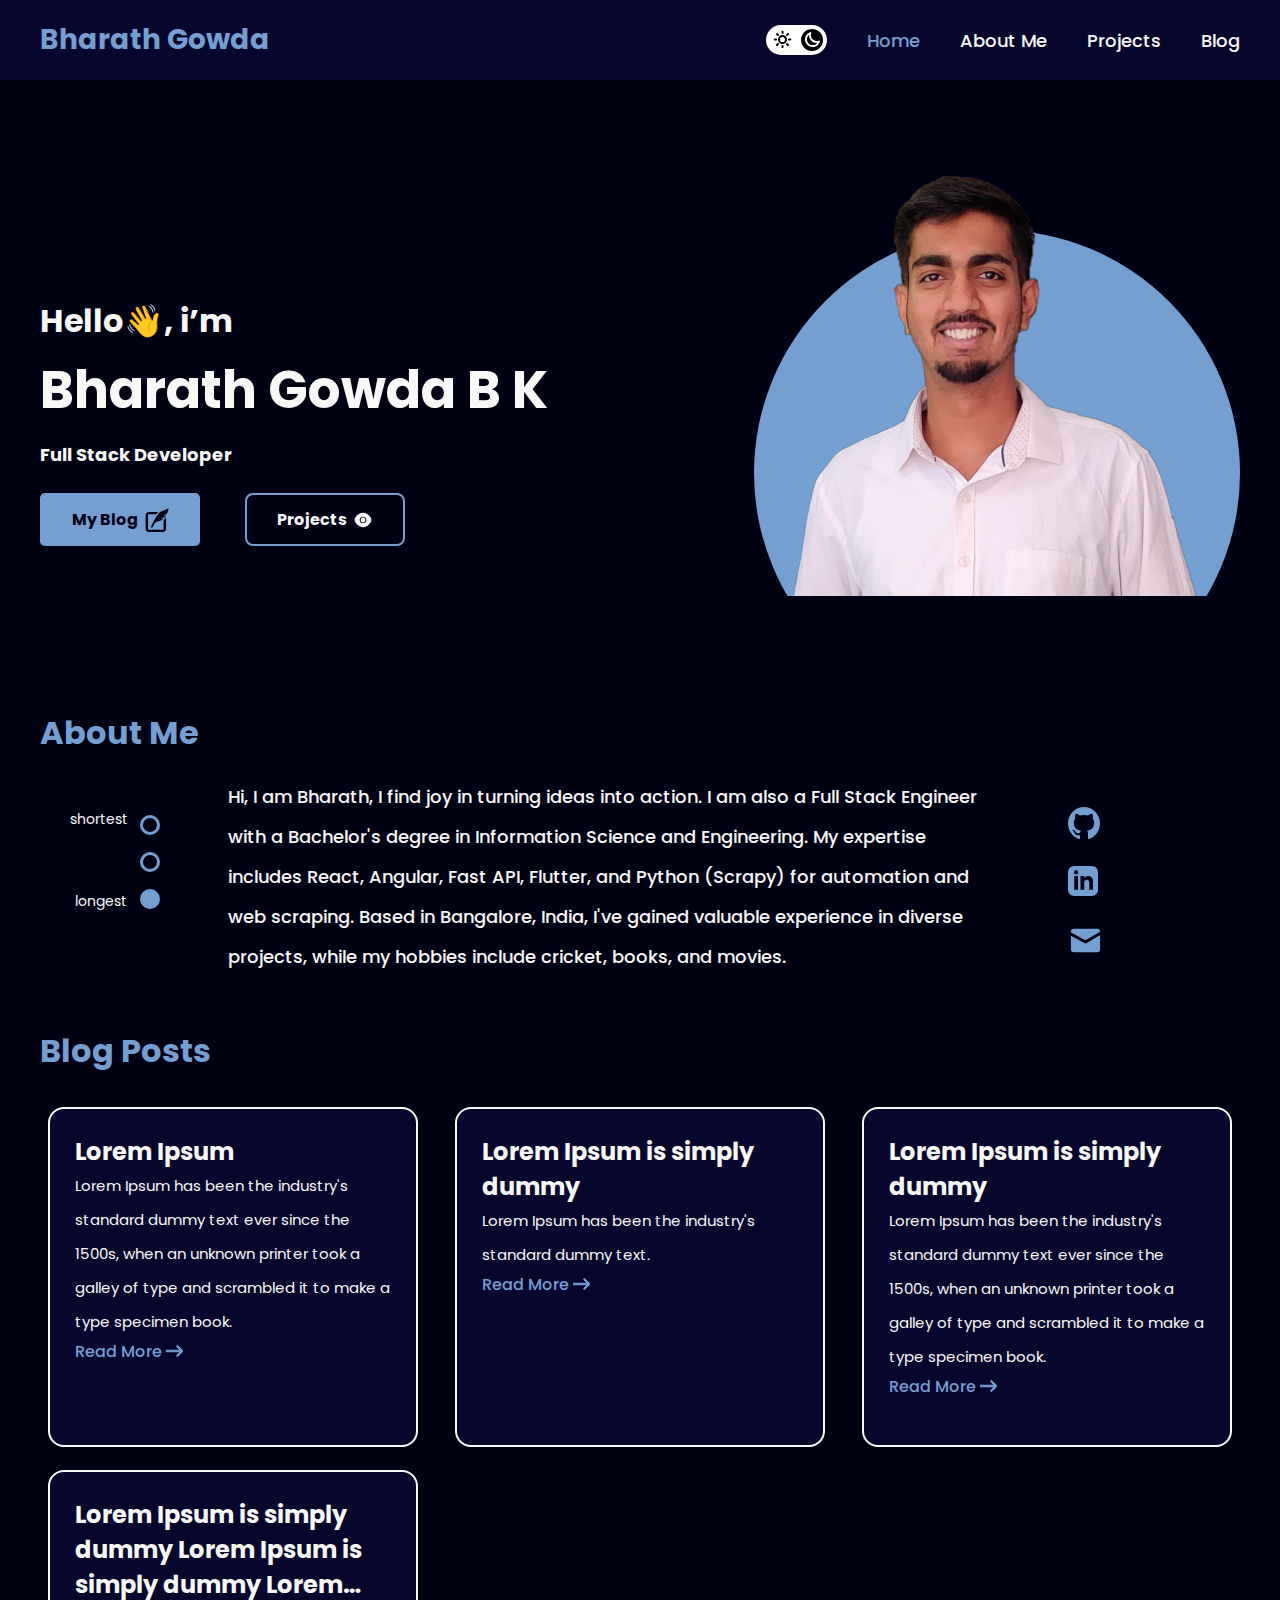
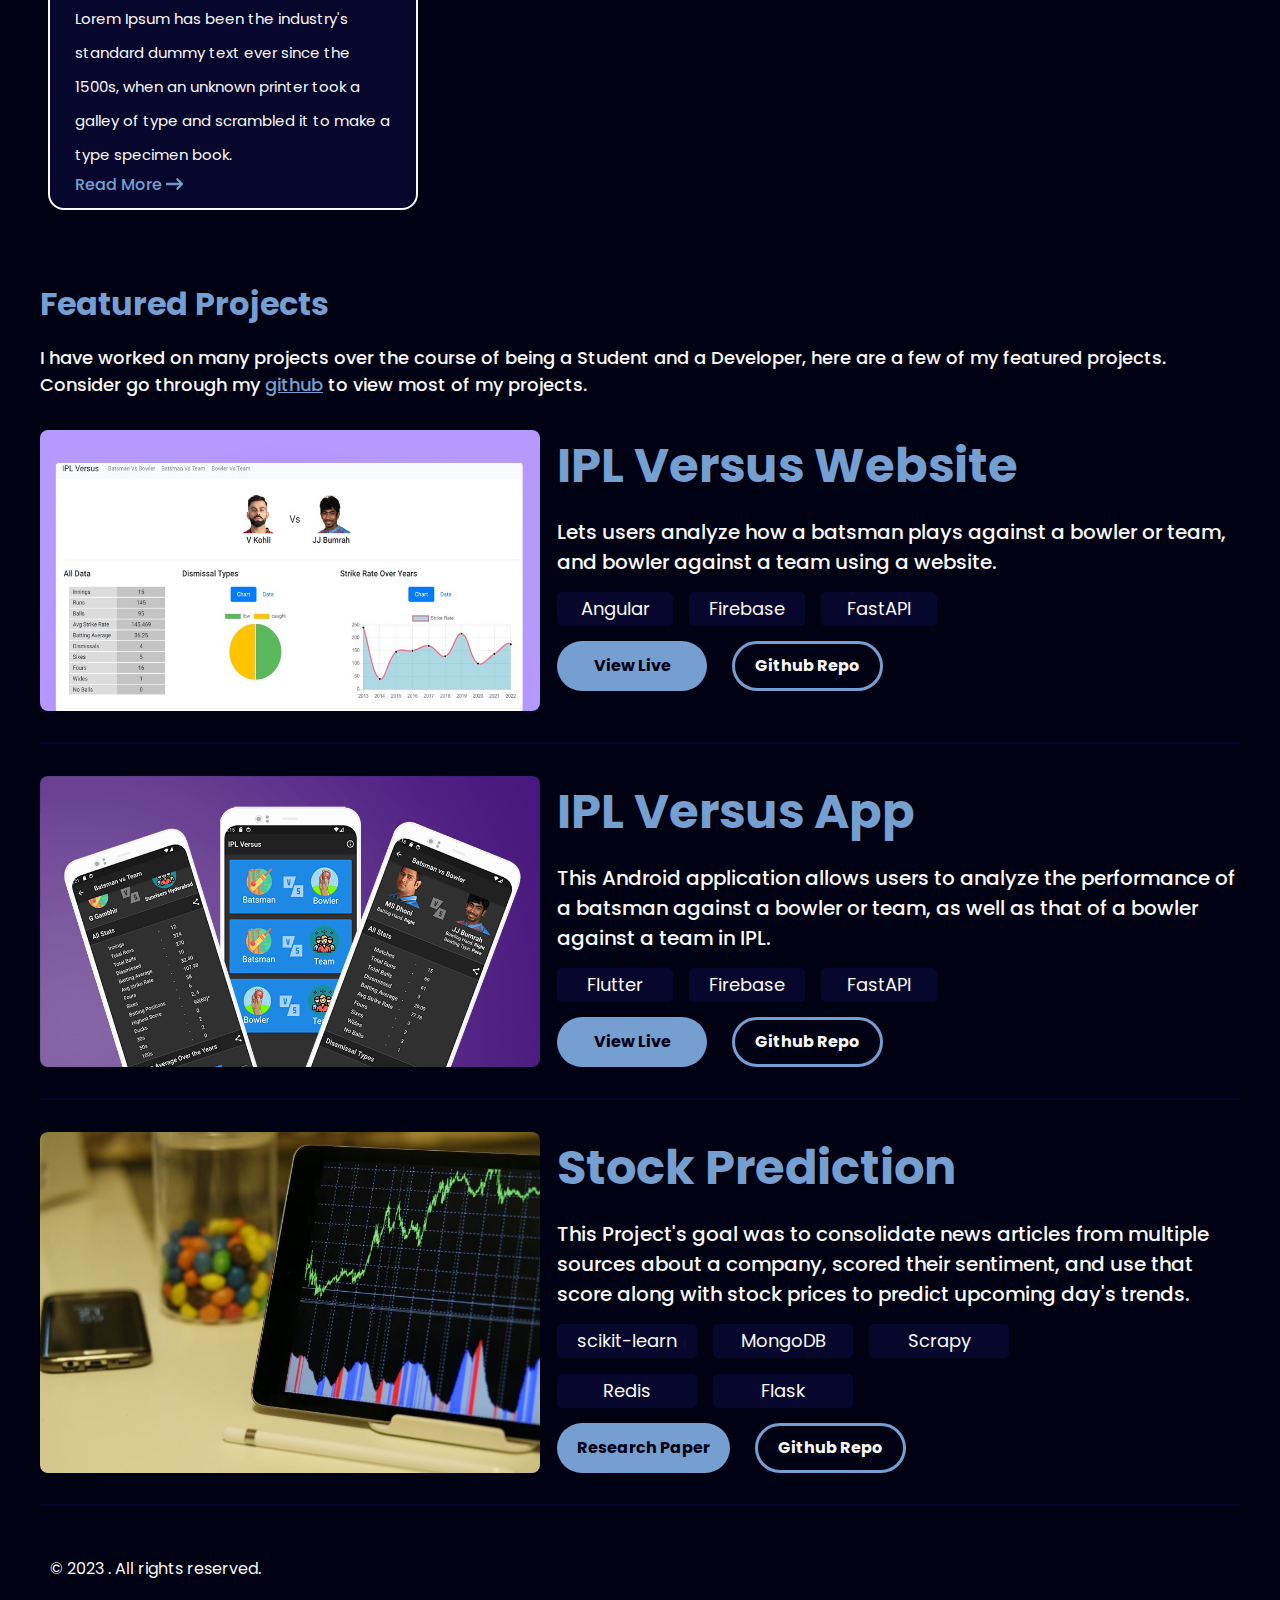
==== commit 045b2fc5: "deploy: bharath-gowda-571/portfolio_blog@93ab1f936425052f49c8b2a2ab1793610bdd980a" ====
--- a/index.html
+++ b/index.html
@@ -25,7 +25,7 @@
 
 
 
-<script defer language="javascript" type="text/javascript" src="https://bharath-gowda-571.github.io/gowda/js/bundle.min.f1178673623e00ac72082c83b03ecd8c4a8d78f76cb5bae4cf2ac51c258850e5.js"></script>
+<script defer language="javascript" type="text/javascript" src="https://bharath-gowda-571.github.io/gowda/js/bundle.min.558fafba79349af129896492a119db431c6827f3dc1b3e56d179b57e4b1ba7dc.js"></script>
 
 
     <meta name="viewport" content="width=device-width, initial-scale=1.0">
@@ -96,7 +96,7 @@
                 <p class="name">Bharath Gowda B K</p>
                 <p class="role">Full Stack Developer </p>
                 <div class="CTA-buttons">
-                        <a href="https://bharath-gowda-571.github.io/gowda/posts" class="primary-CTA" >
+                        <a href="https://bharath-gowda-571.github.io/gowda/posts" class="primary-CTA button-animation" >
                             My Blog 
                             <svg id="blog-icon" width="24" height="24" viewBox="0 0 24 24"
                             fill="none" xmlns="http://www.w3.org/2000/svg">
@@ -116,7 +116,7 @@
                         </svg>
                     </a>
                     
-                    <a  href="#projects-section" class="secondary-CTA">
+                    <a  href="#projects-section" class="secondary-CTA button-animation">
                         Projects
                         <svg id="eye-icon" width="20" height="20" viewBox="0 0 20 20" fill="none"
                             xmlns="http://www.w3.org/2000/svg">
@@ -147,87 +147,46 @@
                     <input type="radio" name="length" value="1" onclick="changeAboutMeText(this)">
                     <input type="radio" name="length" value="2" onclick="changeAboutMeText(this)">
                     <input type="radio" name="length" checked value="3" onclick="changeAboutMeText(this)">
-                    <input type="radio" name="length" value="4" onclick="changeAboutMeText(this)">
-                    <input type="radio" name="length" value="5" onclick="changeAboutMeText(this)">
-                    <input type="radio" name="length" value="6" onclick="changeAboutMeText(this)">
 
                 </div>
                 <p>
-
-
-                    Lorem ipsum dolor sit amet, consectetur adipiscing elit. Phasellus vitae blandit augue. Phasellus
-                    luctus nulla eu mattis ornare. Aliquam ut nisl ipsum. Maecenas tempor, lacus eget scelerisque
-                    sollicitudin, elit ante sagittis mi, sed ultricies sem sapien nec nisi. Duis in sapien erat.
-                    Curabitur blandit, nibh vitae lacinia volutpat, velit eros elementum justo, id interdum odio metus
-                    bibendum eros. Donec facilisis efficitur sapien, vel bibendum sem vulputate in. Donec at vulputate
-                    dolor. Suspendisse dui eros, dictum in sodales id, interdum id orci. Nulla vel convallis dolor, a
-                    luctus nibh. Praesent fermentum luctus elementum. Quisque accumsan maximus libero vel placerat.
-
-                    Vivamus ornare mollis diam, sed pellentesque purus tristique posuere. Curabitur et orci et justo
-                    bibendum pulvinar sed in libero. Pellentesque aliquet eu ante eu fringilla. Donec tincidunt orci sit
-                    amet est mattis, vitae hendrerit erat iaculis. Vestibulum ante ipsum primis in faucibus orci luctus
-                    et ultrices posuere cubilia curae; Nullam iaculis eget mauris ut posuere. Aenean eget viverra diam,
-                    nec iaculis nisl.
-
-                    Quisque convallis nec massa ac venenatis. Sed convallis mattis metus eu laoreet. Donec egestas vitae
-                    metus vel sodales. Etiam feugiat nulla dui, quis pretium urna sagittis vitae. Donec lacinia odio
-                    eget nibh mattis imperdiet. Ut a nunc lorem. Phasellus arcu ipsum, bibendum vitae lobortis vel,
-                    cursus quis erat. Vivamus ut purus ante.
-
-                    Sed viverra id turpis sit amet tempor. Curabitur vel sem purus. Sed vulputate libero ac ligula
-                    malesuada, ac ornare eros finibus. Vestibulum vehicula, metus et consectetur gravida, felis massa
-                    convallis turpis, non sodales metus sapien sit amet mi. Proin mattis magna erat, ut congue dui
-                    accumsan ut. Nulla blandit augue erat, eget sollicitudin libero ornare non. In viverra ex sit amet
-                    facilisis pretium. Nulla finibus commodo dolor quis rhoncus. Vestibulum dictum, lorem vitae iaculis
-                    sodales, lacus massa maximus sem, vitae ornare sapien sem eget justo.
-
-                    Donec congue posuere est, sit amet posuere sapien. Nulla a lacus vel tellus mollis scelerisque eget
-                    nec diam. Aenean eu tellus tempus, auctor tellus at, imperdiet sem. Lorem ipsum dolor sit amet,
-                    consectetur adipiscing elit. Fusce sed pretium dui. Pellentesque habitant morbi tristique senectus
-                    et netus et malesuada fames ac turpis egestas. Phasellus condimentum, magna fermentum imperdiet
-                    sodales, ex lorem tempor ante, vel sodales purus dui non velit. Mauris sagittis arcu sed quam
-                    imperdiet, in egestas nisi volutpat. Praesent non dui dolor. Donec mattis dignissim luctus. Fusce
-                    eget diam sem. Curabitur sit amet tincidunt felis, eget vehicula est. Etiam ultrices leo eget
-                    condimentum mattis. Nam accumsan fermentum enim, nec cursus tellus condimentum non. Aliquam
-                    condimentum quis erat ac gravida.
+                    Hi, I am Bharath, I find joy in turning ideas into action. I am also a Full Stack Engineer with a Bachelor's degree in Information Science and Engineering. My expertise includes React, Angular, Fast API, Flutter, and Python (Scrapy) for automation and web scraping. Based in Bangalore, India, I've gained valuable experience in diverse projects, while my hobbies include cricket, books, and movies.
                 </p>
                 <div class="socials">
-                    <svg width="30" height="30" viewBox="0 0 30 30" fill="none" xmlns="http://www.w3.org/2000/svg">
-                        <g clip-path="url(#clip0_172_672)">
-                            <path id="github" fill-rule="evenodd" clip-rule="evenodd"
-                                d="M15 0C23.2845 0 30 6.88489 30 15.3794C30 22.1729 25.707 27.9359 19.7505 29.9714C18.99 30.1229 18.72 29.6427 18.72 29.2332C18.72 28.7262 18.738 27.0702 18.738 25.0122C18.738 23.5782 18.258 22.6423 17.7195 22.1653C21.06 21.7843 24.57 20.4837 24.57 14.5767C24.57 12.8967 23.988 11.5257 23.025 10.4487C23.181 10.0602 23.6955 8.49593 22.878 6.37793C22.878 6.37793 21.621 5.96583 18.7575 7.95483C17.559 7.61433 16.275 7.44301 15 7.43701C13.725 7.44301 12.4425 7.61433 11.2455 7.95483C8.379 5.96583 7.119 6.37793 7.119 6.37793C6.3045 8.49593 6.819 10.0602 6.9735 10.4487C6.015 11.5257 5.4285 12.8967 5.4285 14.5767C5.4285 20.4687 8.931 21.7892 12.2625 22.1777C11.8335 22.5617 11.445 23.2391 11.31 24.2336C10.455 24.6266 8.283 25.3068 6.945 22.9563C6.945 22.9563 6.1515 21.4786 4.6455 21.3706C4.6455 21.3706 3.183 21.3512 4.5435 22.3052C4.5435 22.3052 5.526 22.7777 6.2085 24.5552C6.2085 24.5552 7.089 27.3001 11.262 26.3701C11.2695 27.6556 11.283 28.8672 11.283 29.2332C11.283 29.6397 11.007 30.1154 10.2585 29.9729C4.2975 27.9404 0 22.1744 0 15.3794C0 6.88489 6.717 0 15 0Z"
-                                fill="#759FD1" />
-                        </g>
-                        <defs>
-                            <clipPath id="clip0_172_672">
-                                <rect width="30" height="30" fill="white" />
-                            </clipPath>
-                        </defs>
-                    </svg>
-                    <svg width="30" height="30" viewBox="0 0 30 30" fill="none" xmlns="http://www.w3.org/2000/svg">
-                        <g clip-path="url(#clip0_172_673)">
-                            <path id="linkedin"
-                                d="M23.75 0H6.25C2.79875 0 0 2.79875 0 6.25V23.75C0 27.2013 2.79875 30 6.25 30H23.75C27.2025 30 30 27.2013 30 23.75V6.25C30 2.79875 27.2025 0 23.75 0ZM10 23.75H6.25V10H10V23.75ZM8.125 8.415C6.9175 8.415 5.9375 7.4275 5.9375 6.21C5.9375 4.9925 6.9175 4.005 8.125 4.005C9.3325 4.005 10.3125 4.9925 10.3125 6.21C10.3125 7.4275 9.33375 8.415 8.125 8.415ZM25 23.75H21.25V16.745C21.25 12.535 16.25 12.8538 16.25 16.745V23.75H12.5V10H16.25V12.2063C17.995 8.97375 25 8.735 25 15.3013V23.75Z"
-                                fill="#759FD1" />
-                        </g>
-                        <defs>
-                            <clipPath id="clip0_172_673">
-                                <rect width="30" height="30" fill="white" />
-                            </clipPath>
-                        </defs>
-                    </svg>
-                    <svg width="30" height="30" viewBox="0 0 30 30" fill="none" xmlns="http://www.w3.org/2000/svg">
-                        <g clip-path="url(#clip0_172_674)">
-                            <path id="mail" fill-rule="evenodd" clip-rule="evenodd"
-                                d="M30 6.69166V25.2782L22.7475 16.2134L21.3693 17.3163L28.6924 26.4711H1.30756L8.63067 17.3163L7.25252 16.2134L0 25.2782V6.69164L14.9991 19.6985L30 6.69166ZM29.9989 3.53125V4.35355L14.9998 17.3604L0.000703125 4.35356V3.53125H29.9989Z"
-                                fill="#759FD1" />
-                        </g>
-                        <defs>
-                            <clipPath id="clip0_172_674">
-                                <rect width="30" height="30" fill="white" />
-                            </clipPath>
-                        </defs>
-                    </svg>
+                    <a href="https://github.com/bharath-gowda-571" target="_blank">
+                        <svg width="32" height="32" viewBox="0 0 30 30" fill="none" xmlns="http://www.w3.org/2000/svg">
+                            <g clip-path="url(#clip0_172_672)">
+                                <path id="github" fill-rule="evenodd" clip-rule="evenodd"
+                                    d="M15 0C23.2845 0 30 6.88489 30 15.3794C30 22.1729 25.707 27.9359 19.7505 29.9714C18.99 30.1229 18.72 29.6427 18.72 29.2332C18.72 28.7262 18.738 27.0702 18.738 25.0122C18.738 23.5782 18.258 22.6423 17.7195 22.1653C21.06 21.7843 24.57 20.4837 24.57 14.5767C24.57 12.8967 23.988 11.5257 23.025 10.4487C23.181 10.0602 23.6955 8.49593 22.878 6.37793C22.878 6.37793 21.621 5.96583 18.7575 7.95483C17.559 7.61433 16.275 7.44301 15 7.43701C13.725 7.44301 12.4425 7.61433 11.2455 7.95483C8.379 5.96583 7.119 6.37793 7.119 6.37793C6.3045 8.49593 6.819 10.0602 6.9735 10.4487C6.015 11.5257 5.4285 12.8967 5.4285 14.5767C5.4285 20.4687 8.931 21.7892 12.2625 22.1777C11.8335 22.5617 11.445 23.2391 11.31 24.2336C10.455 24.6266 8.283 25.3068 6.945 22.9563C6.945 22.9563 6.1515 21.4786 4.6455 21.3706C4.6455 21.3706 3.183 21.3512 4.5435 22.3052C4.5435 22.3052 5.526 22.7777 6.2085 24.5552C6.2085 24.5552 7.089 27.3001 11.262 26.3701C11.2695 27.6556 11.283 28.8672 11.283 29.2332C11.283 29.6397 11.007 30.1154 10.2585 29.9729C4.2975 27.9404 0 22.1744 0 15.3794C0 6.88489 6.717 0 15 0Z"
+                                    fill="#759FD1" />
+                            </g>
+                            <defs>
+                                <clipPath id="clip0_172_672">
+                                    <rect width="30" height="30" fill="white" />
+                                </clipPath>
+                            </defs>
+                        </svg>
+                    </a>
+                    <a href="https://www.linkedin.com/in/bharath-gowda-b-k-3a6741170" target="_blank">
+                        <svg width="30" height="30" viewBox="0 0 30 30" fill="none" xmlns="http://www.w3.org/2000/svg">
+                            <g clip-path="url(#clip0_172_673)">
+                                <path id="linkedin"
+                                    d="M23.75 0H6.25C2.79875 0 0 2.79875 0 6.25V23.75C0 27.2013 2.79875 30 6.25 30H23.75C27.2025 30 30 27.2013 30 23.75V6.25C30 2.79875 27.2025 0 23.75 0ZM10 23.75H6.25V10H10V23.75ZM8.125 8.415C6.9175 8.415 5.9375 7.4275 5.9375 6.21C5.9375 4.9925 6.9175 4.005 8.125 4.005C9.3325 4.005 10.3125 4.9925 10.3125 6.21C10.3125 7.4275 9.33375 8.415 8.125 8.415ZM25 23.75H21.25V16.745C21.25 12.535 16.25 12.8538 16.25 16.745V23.75H12.5V10H16.25V12.2063C17.995 8.97375 25 8.735 25 15.3013V23.75Z"
+                                    fill="#759FD1" />
+                            </g>
+                            <defs>
+                                <clipPath id="clip0_172_673">
+                                    <rect width="30" height="30" fill="white" />
+                                </clipPath>
+                            </defs>
+                        </svg>
+                    </a>
+                    <a href="mailto:bharath1234gowda@gmail.com">
+                        <svg width="35" height="35" viewBox="0 0 24 24" xmlns="http://www.w3.org/2000/svg" id="mail" class="icon glyph">
+                            <path class="mail" d="M22,8.32V18a2,2,0,0,1-2,2H4a2,2,0,0,1-2-2V8.69L4,9.78l7.52,4.1A1,1,0,0,0,12,14a1,1,0,0,0,.5-.14L20,9.49Z" ></path>
+                            <path class="mail" d="M22,6h0L20,7.18l-8,4.67L4,7.5,2,6.4V6A2,2,0,0,1,4,4H20A2,2,0,0,1,22,6Z" ></path>
+                        </svg>
+                    </a>
 
 
                 </div>
@@ -315,7 +274,7 @@
 
         <div id="projects-section">
             <h1 class="section-headings">Featured Projects</h1>
-            <p>I have worked on many projects over the course of being a Student and Developer, here are a few of my live, real-world projects</p>
+            <p>I have worked on many projects over the course of being a Student and a Developer, here are a few of my featured projects. Consider go through my <a href="https://github.com/bharath-gowda-571" target="_blank" class="color-primary">github</a> to view most of my projects.</p>
             <div class="projects">
                 <div class="project">
                     <img src="https://bharath-gowda-571.github.io/gowda/images/assets/project1.jpg" alt="" class="proj-img">
@@ -333,8 +292,8 @@
                             
                         </div>
                         <div class="project-CTA">
-                            <a class="CTA-primary">View Live</a>
-                            <a class="CTA-secondary" href="https://github.com/bharath-gowda-571/iplversus_website" target="0">Github Repo</a>
+                            <a class="CTA-primary button-animation" href="https://ipl-versus.web.app/" target="_blank" >View Live</a>
+                            <a class="CTA-secondary button-animation" href="https://github.com/bharath-gowda-571/iplversus_website" target="_blank">Github Repo</a>
 
                         </div>
 
@@ -355,8 +314,8 @@
                             <div class="technology">FastAPI</div>
                         </div>
                         <div class="project-CTA">
-                            <a class="CTA-primary">View Live</a>
-                            <a class="CTA-secondary">Github Repo</a>
+                            <a class="CTA-primary button-animation">View Live</a>
+                            <a class="CTA-secondary button-animation" href="https://github.com/bharath-gowda-571/Cricket_Stats_app" target="_blank">Github Repo</a>
                         </div>
                     </div>
                 </div>
@@ -367,7 +326,7 @@
                             Stock Prediction
                         </h1>
                         <p>
-                           This Project's goal was to consolidated news articles from multiple sources about a company, scored their sentiment, and use that score along with stock prices to predict upcoming day's trends.
+                           This Project's goal was to consolidate news articles from multiple sources about a company, scored their sentiment, and use that score along with stock prices to predict upcoming day's trends.
                         </p>
                         <div class="technologies">
                             <div class="technology">scikit-learn</div>
@@ -378,8 +337,8 @@
 
                         </div>
                         <div class="project-CTA">
-                            <a class="CTA-primary">View Live</a>
-                            <a class="CTA-secondary">Github Repo</a>
+                            <a class="CTA-primary button-animation" href="https://doi.org/10.22214/ijraset.2023.53169" target="_blank">Research Paper</a>
+                            <a class="CTA-secondary button-animation" href="https://github.com/bharath-gowda-571/final-year-project" target="_blank">Github Repo</a>
                         </div>
                     </div>
                 </div>
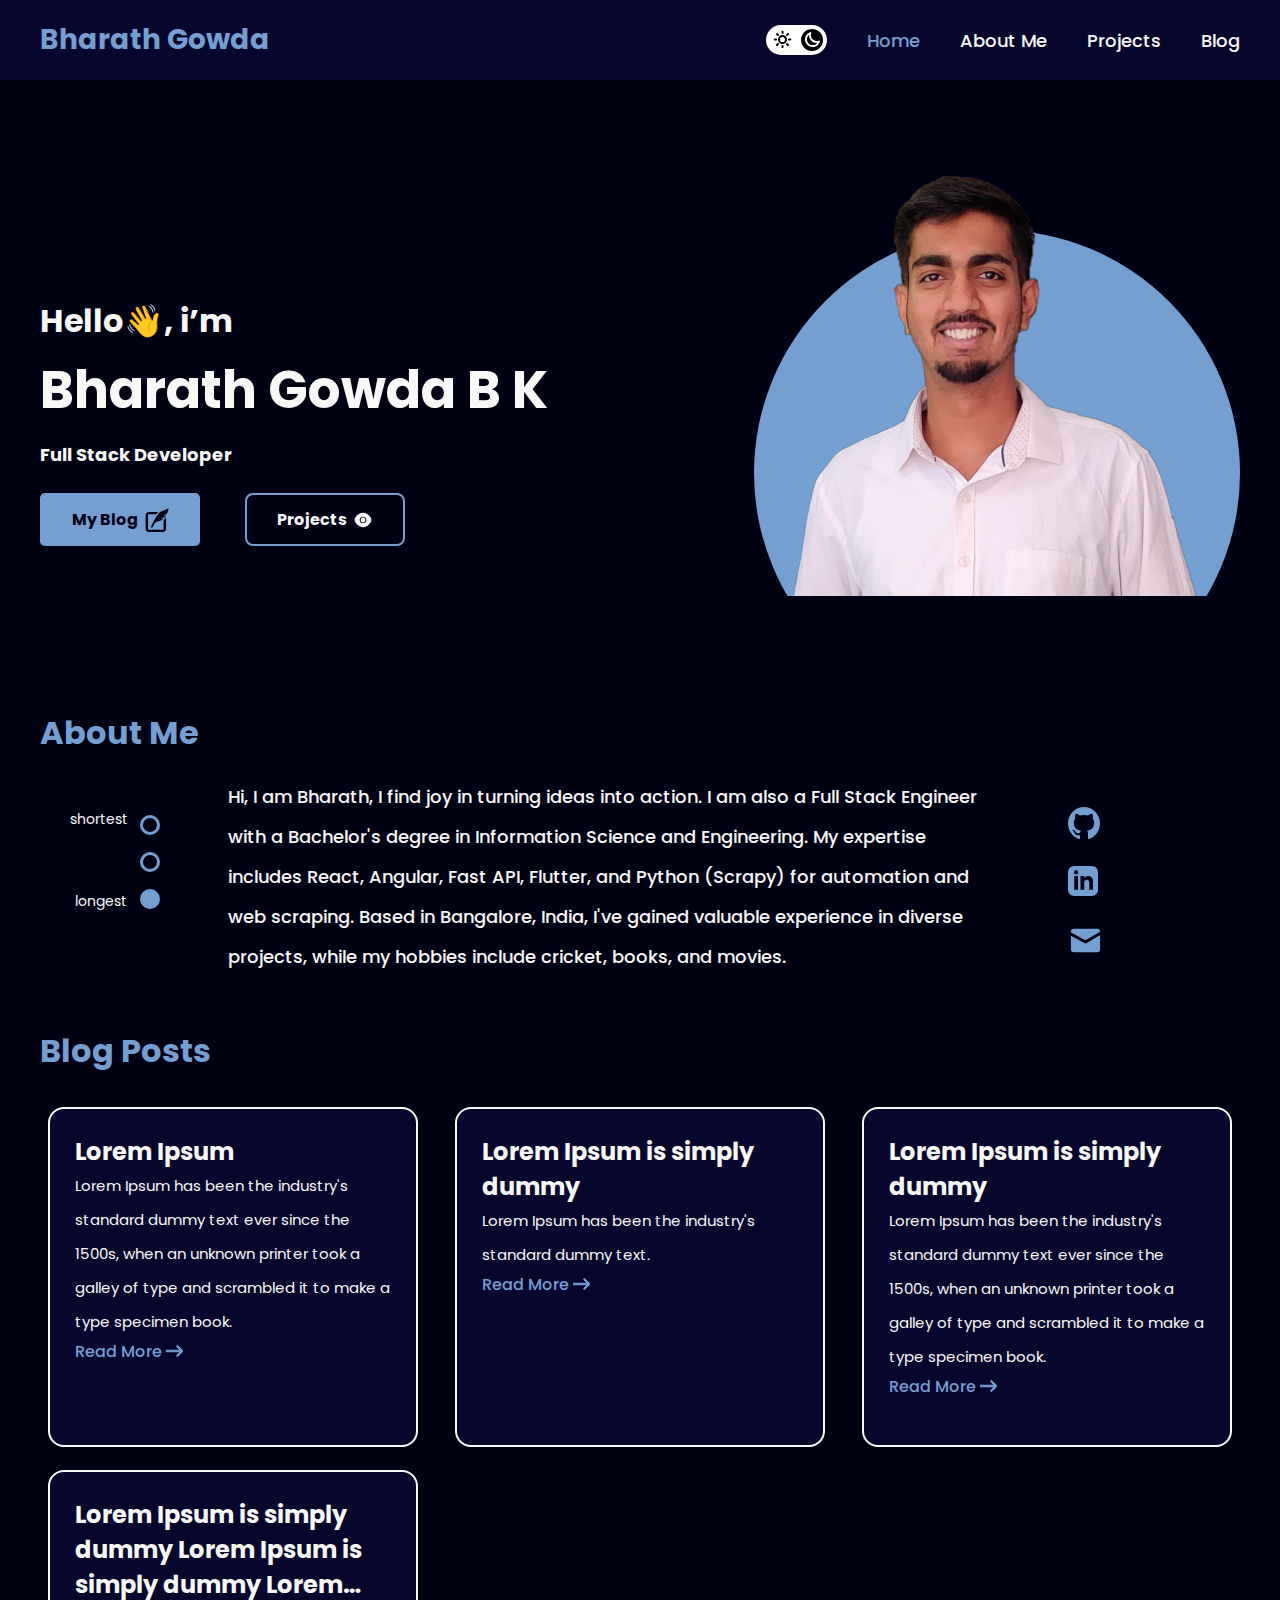
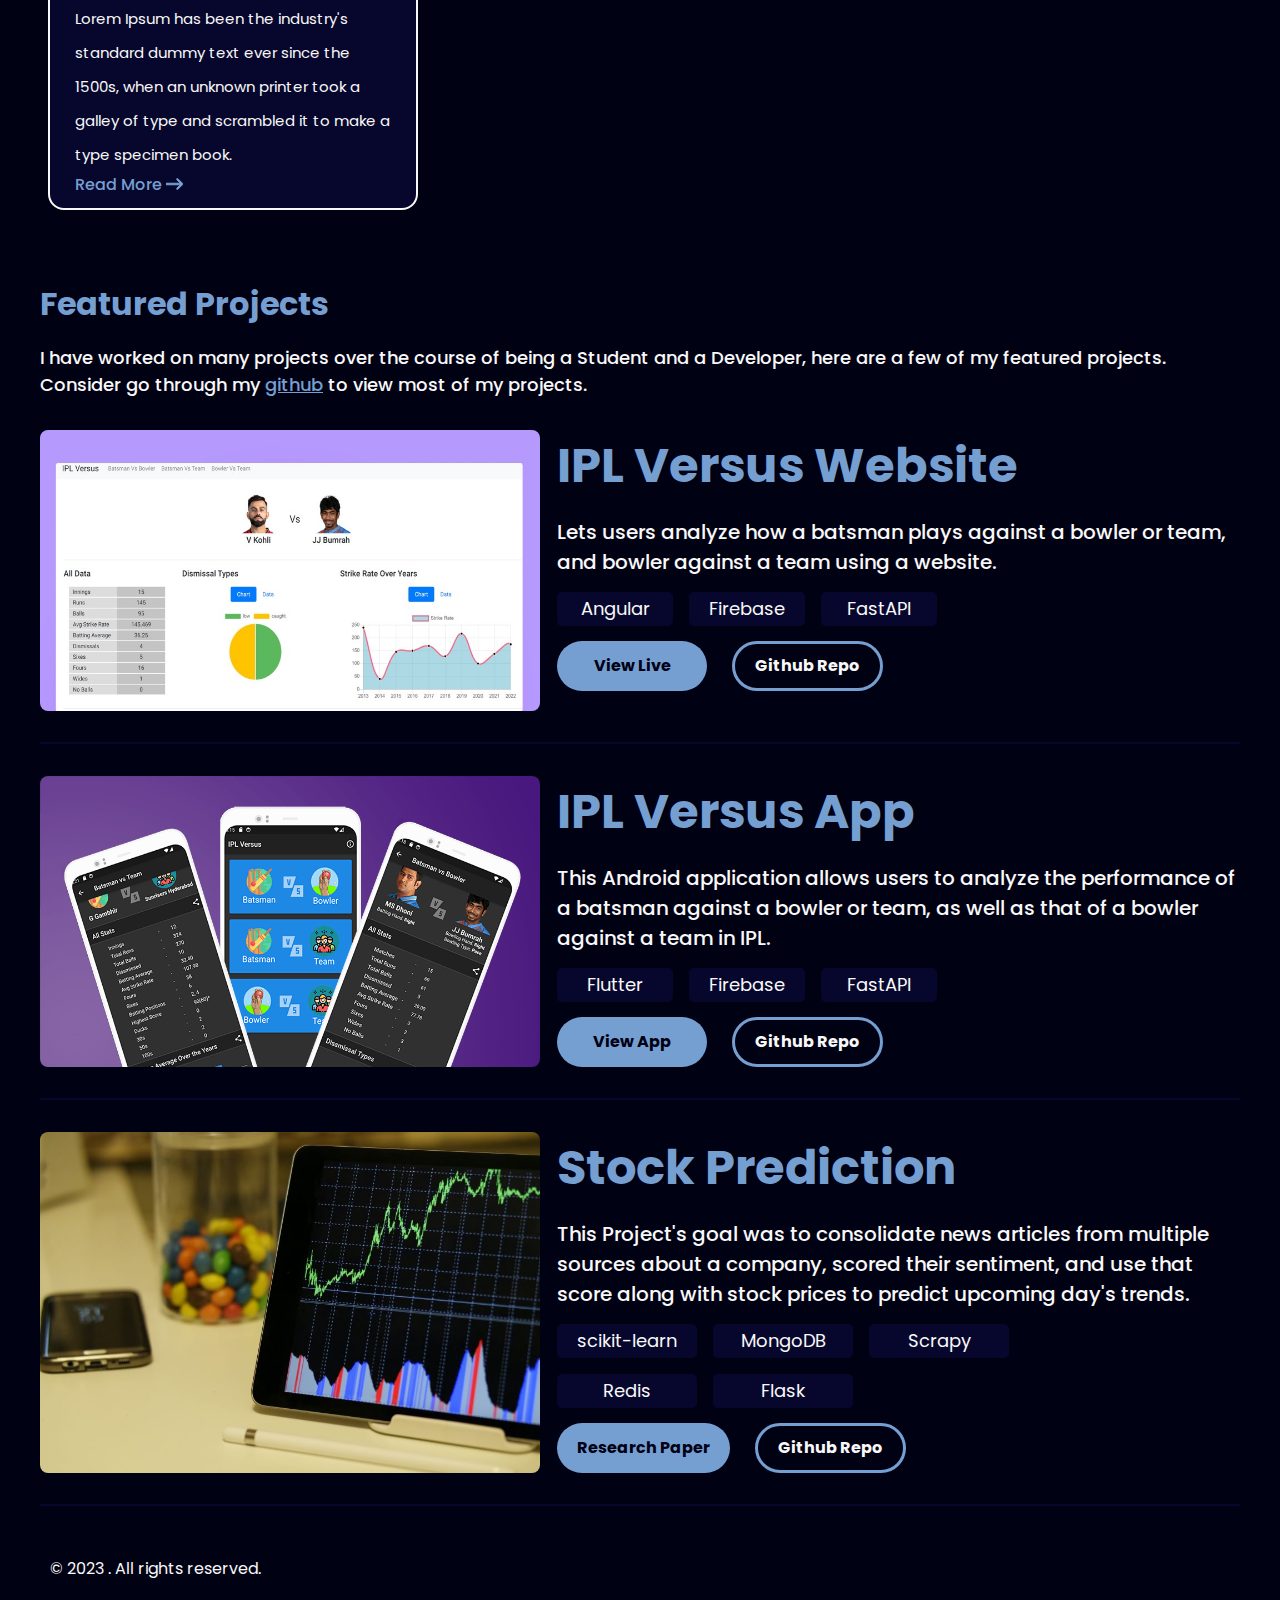
==== commit 21a5ac8f: "deploy: bharath-gowda-571/portfolio_blog@367554e95102e541787d8289012b3025e678e6f3" ====
--- a/index.html
+++ b/index.html
@@ -19,13 +19,7 @@
 
 
 
-
-    
-
-
-
-
-<script defer language="javascript" type="text/javascript" src="https://bharath-gowda-571.github.io/gowda/js/bundle.min.558fafba79349af129896492a119db431c6827f3dc1b3e56d179b57e4b1ba7dc.js"></script>
+<script defer language="javascript" type="text/javascript" src="https://bharath-gowda-571.github.io/gowda/js/bundle.min.9e0fd3e819a506a1e62cd71dbd894c356dfb46476cf1afe4d25db1ea60bb44e0.js"></script>
 
 
     <meta name="viewport" content="width=device-width, initial-scale=1.0">
@@ -314,7 +308,7 @@
                             <div class="technology">FastAPI</div>
                         </div>
                         <div class="project-CTA">
-                            <a class="CTA-primary button-animation">View Live</a>
+                            <a class="CTA-primary button-animation" href="https://play.google.com/store/apps/details?id=com.bharath.ipl_versus" target="_blank">View App</a>
                             <a class="CTA-secondary button-animation" href="https://github.com/bharath-gowda-571/Cricket_Stats_app" target="_blank">Github Repo</a>
                         </div>
                     </div>
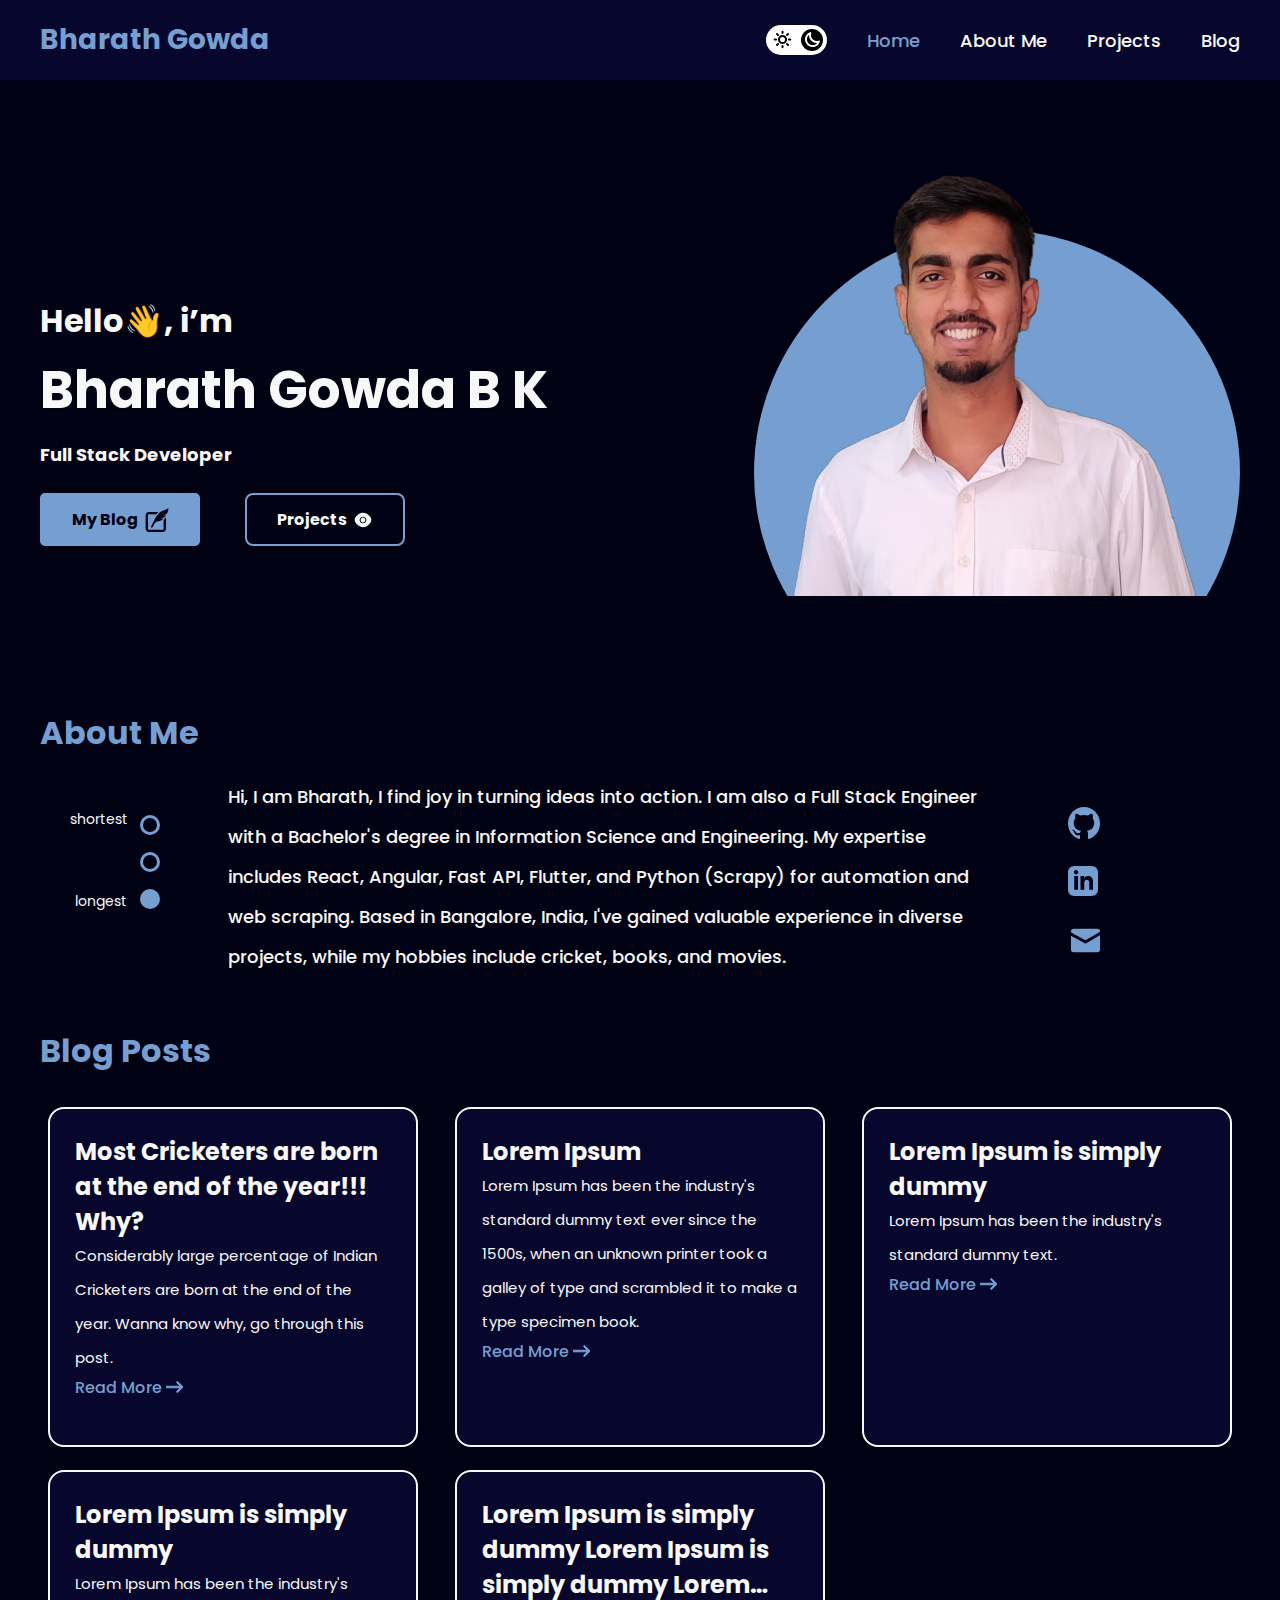
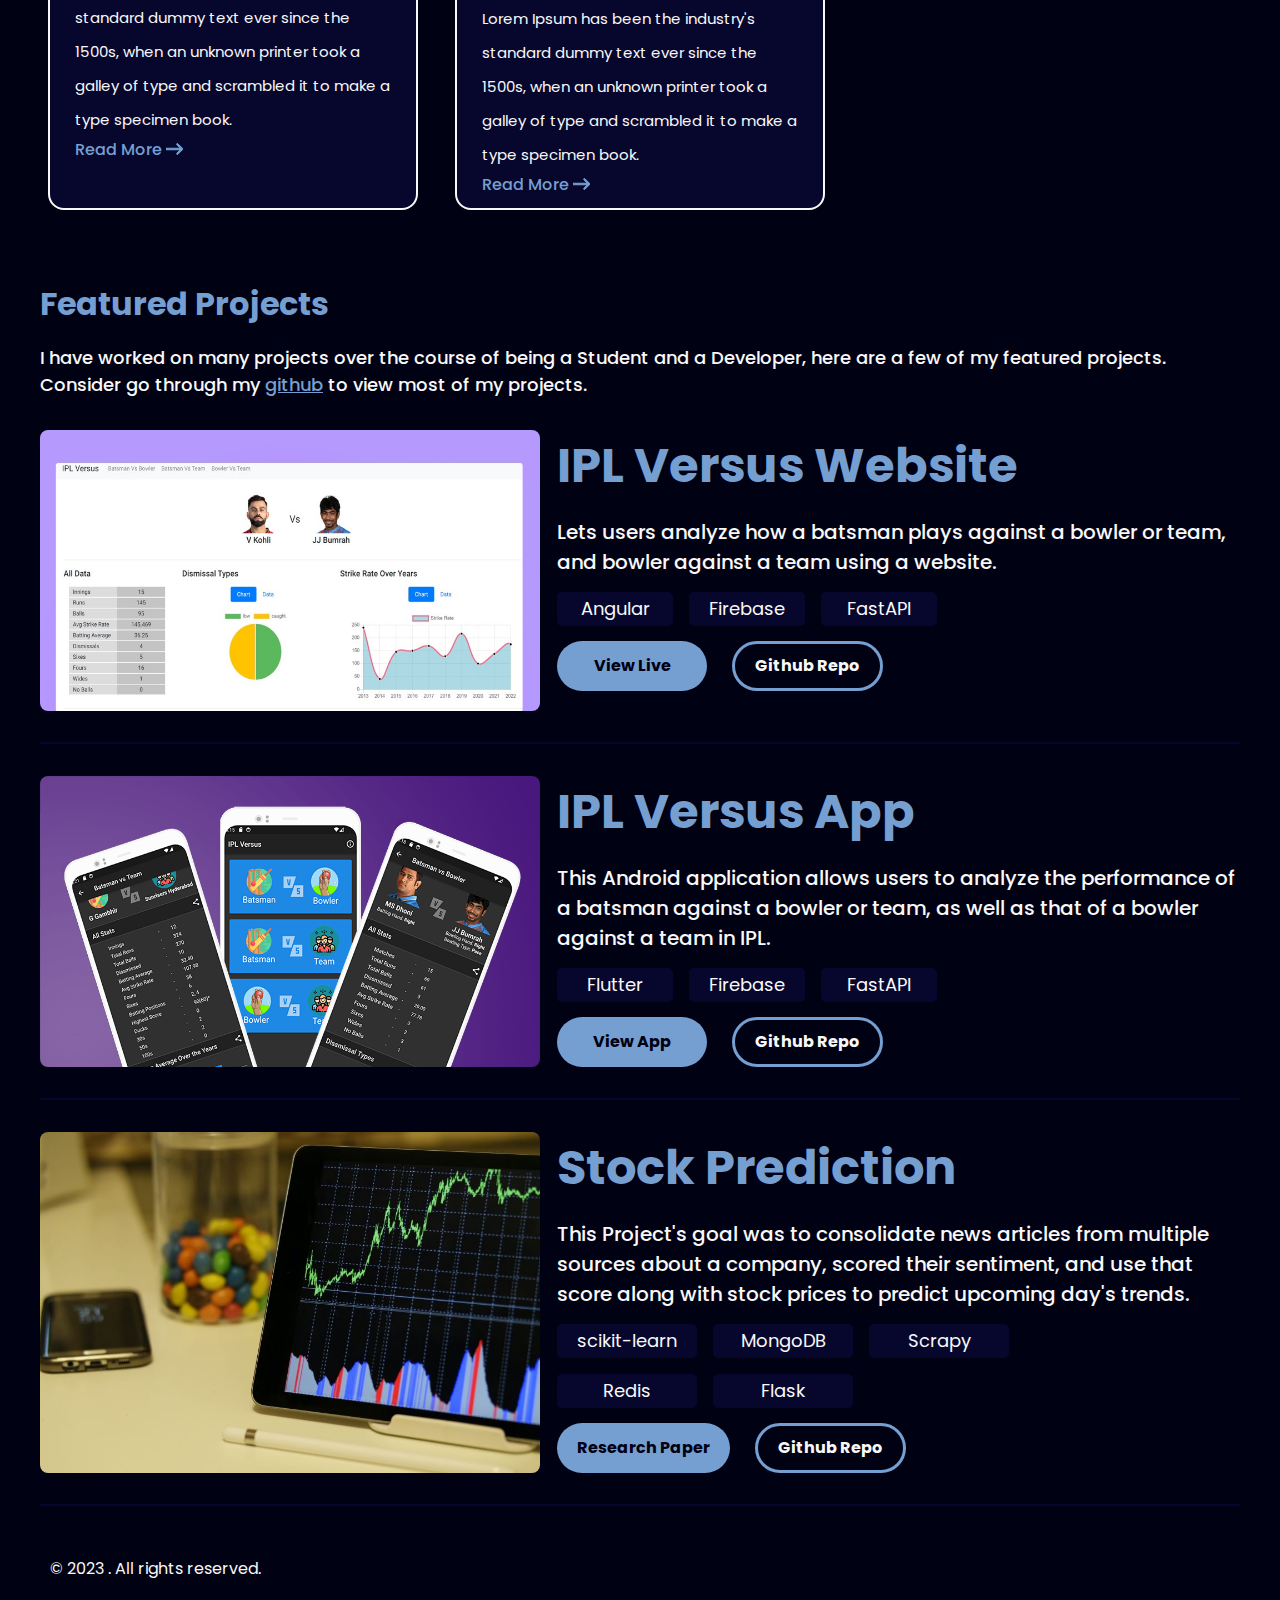
==== commit 26a3fd96: "deploy: bharath-gowda-571/portfolio_blog@a40cb7b420f36f9681e81e09f8d2f452330a09c1" ====
--- a/index.html
+++ b/index.html
@@ -195,6 +195,23 @@
                 
 <div class="post-card">
     <h2>
+        Most Cricketers are born at the end of the year!!! Why?
+    </h2>
+    <p>
+        Considerably large percentage of Indian Cricketers are born at the end of the year. Wanna know why, go through this post.
+    </p>
+    <a href="https://bharath-gowda-571.github.io/gowda/posts/cricket_born_month_skewed/" class="read-more-link">
+        Read More
+        <svg class="blog-arrow" width="17" height="12" viewBox="0 0 17 12" fill="none" xmlns="http://www.w3.org/2000/svg">
+            <path id="arrow"
+                d="M16.6548 6.53033C16.9477 6.23744 16.9477 5.76256 16.6548 5.46967L11.8819 0.696699C11.589 0.403806 11.1141 0.403806 10.8212 0.696699C10.5283 0.989593 10.5283 1.46447 10.8212 1.75736L15.0639 6L10.8212 10.2426C10.5283 10.5355 10.5283 11.0104 10.8212 11.3033C11.1141 11.5962 11.589 11.5962 11.8819 11.3033L16.6548 6.53033ZM0 6.75H16.1245V5.25H0V6.75Z"
+                fill="#C24D2C" />
+        </svg>
+    </a>
+</div>
+
+<div class="post-card">
+    <h2>
         Lorem Ipsum
     </h2>
     <p>
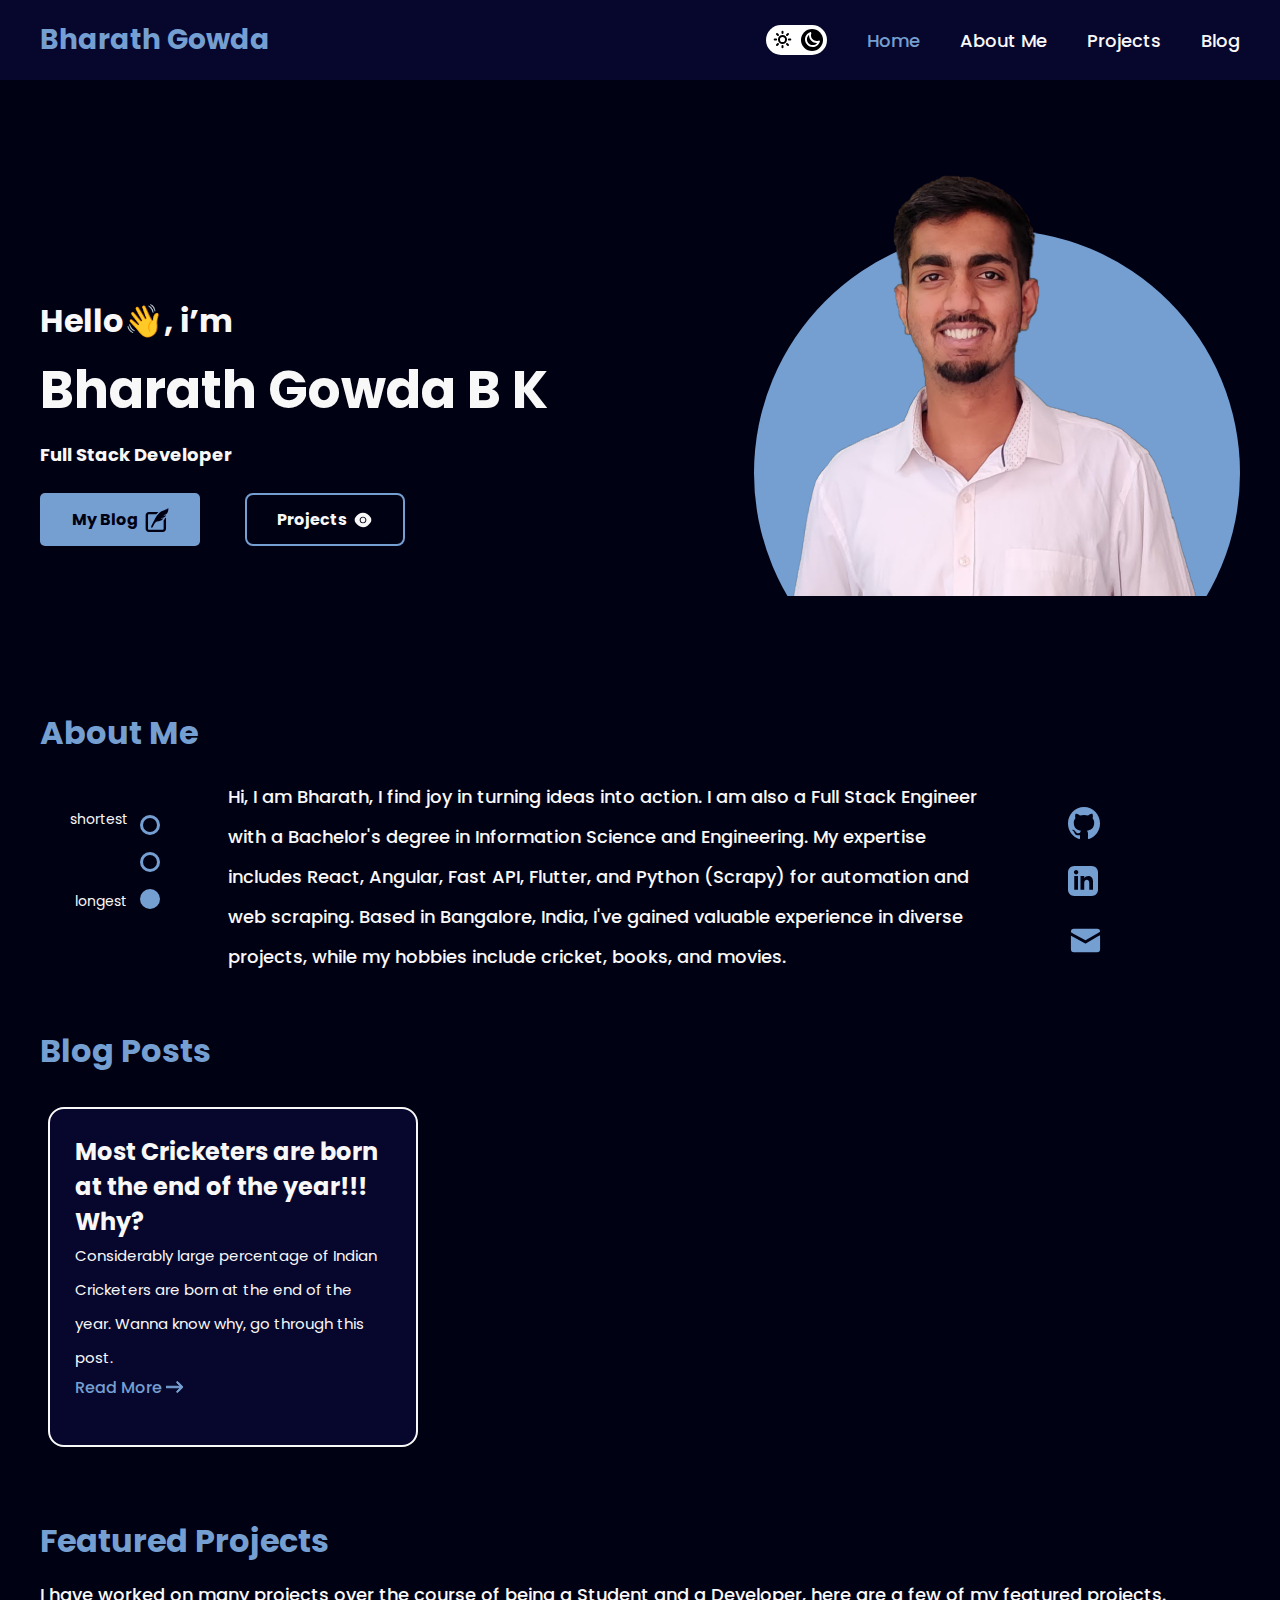
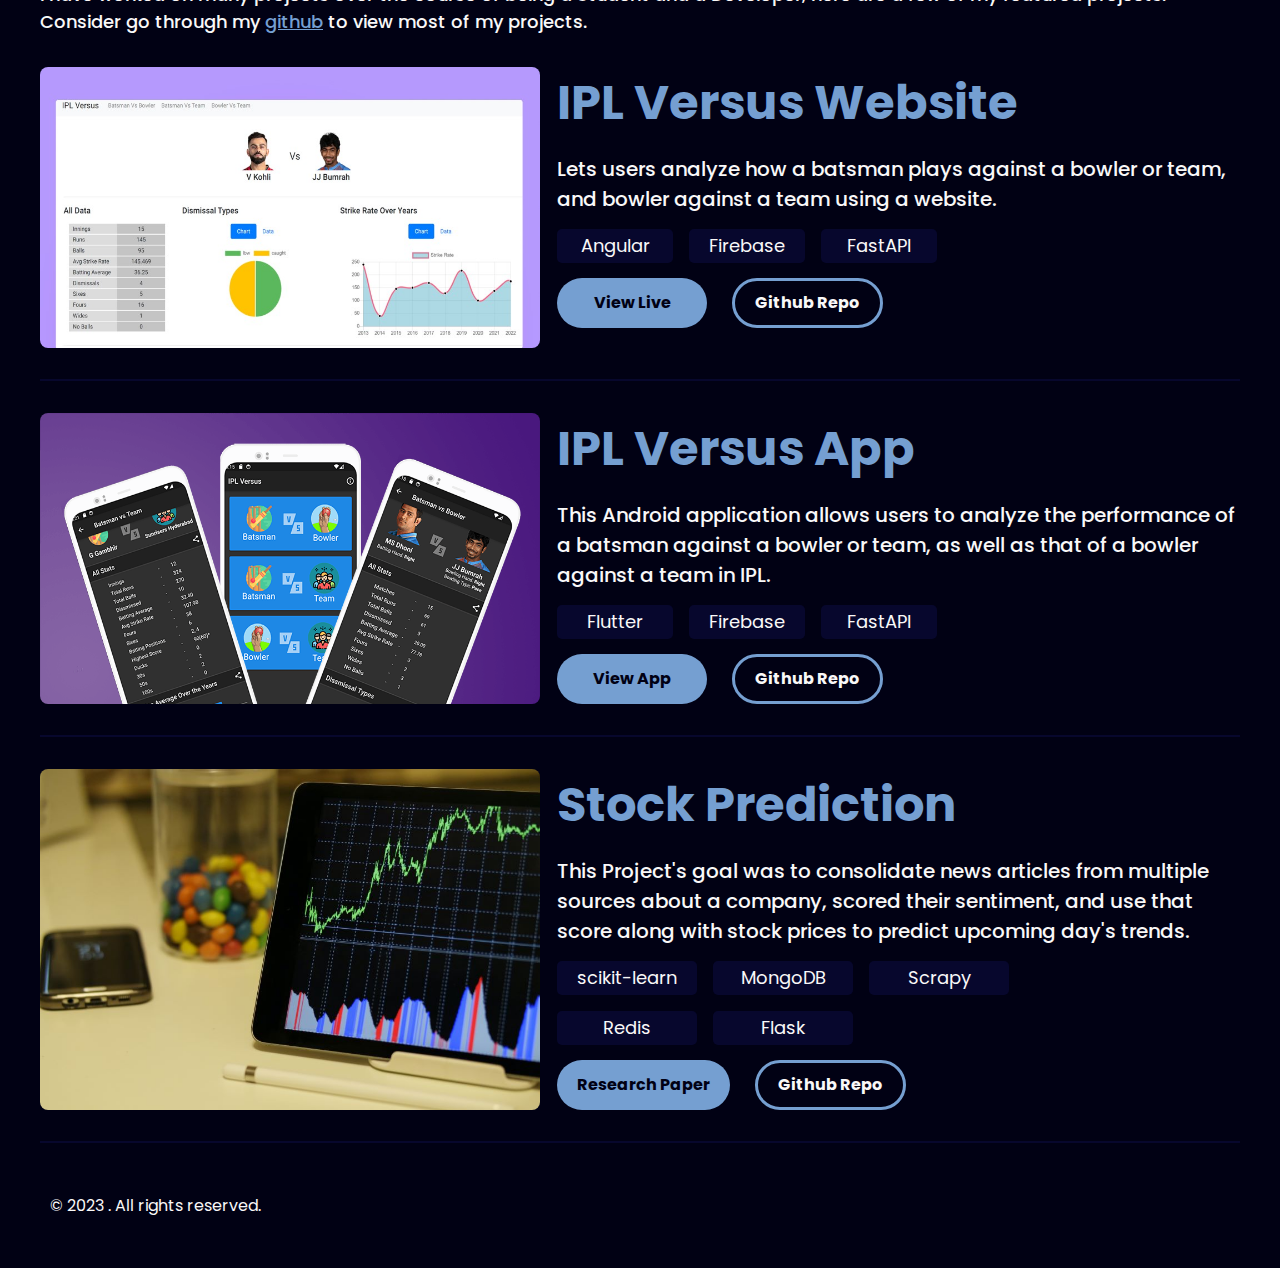
==== commit b94600a9: "deploy: bharath-gowda-571/portfolio_blog@689ed810722d38e30ebd65b55c49c7c3fe32377a" ====
--- a/index.html
+++ b/index.html
@@ -210,74 +210,6 @@
     </a>
 </div>
 
-<div class="post-card">
-    <h2>
-        Lorem Ipsum
-    </h2>
-    <p>
-        Lorem Ipsum has been the industry&#39;s standard dummy text ever since the 1500s, when an unknown printer took a galley of type and scrambled it to make a type specimen book.
-    </p>
-    <a href="https://bharath-gowda-571.github.io/gowda/posts/abc/" class="read-more-link">
-        Read More
-        <svg class="blog-arrow" width="17" height="12" viewBox="0 0 17 12" fill="none" xmlns="http://www.w3.org/2000/svg">
-            <path id="arrow"
-                d="M16.6548 6.53033C16.9477 6.23744 16.9477 5.76256 16.6548 5.46967L11.8819 0.696699C11.589 0.403806 11.1141 0.403806 10.8212 0.696699C10.5283 0.989593 10.5283 1.46447 10.8212 1.75736L15.0639 6L10.8212 10.2426C10.5283 10.5355 10.5283 11.0104 10.8212 11.3033C11.1141 11.5962 11.589 11.5962 11.8819 11.3033L16.6548 6.53033ZM0 6.75H16.1245V5.25H0V6.75Z"
-                fill="#C24D2C" />
-        </svg>
-    </a>
-</div>
-
-<div class="post-card">
-    <h2>
-        Lorem Ipsum is simply dummy
-    </h2>
-    <p>
-        Lorem Ipsum has been the industry&#39;s standard dummy text.
-    </p>
-    <a href="https://bharath-gowda-571.github.io/gowda/posts/2/" class="read-more-link">
-        Read More
-        <svg class="blog-arrow" width="17" height="12" viewBox="0 0 17 12" fill="none" xmlns="http://www.w3.org/2000/svg">
-            <path id="arrow"
-                d="M16.6548 6.53033C16.9477 6.23744 16.9477 5.76256 16.6548 5.46967L11.8819 0.696699C11.589 0.403806 11.1141 0.403806 10.8212 0.696699C10.5283 0.989593 10.5283 1.46447 10.8212 1.75736L15.0639 6L10.8212 10.2426C10.5283 10.5355 10.5283 11.0104 10.8212 11.3033C11.1141 11.5962 11.589 11.5962 11.8819 11.3033L16.6548 6.53033ZM0 6.75H16.1245V5.25H0V6.75Z"
-                fill="#C24D2C" />
-        </svg>
-    </a>
-</div>
-
-<div class="post-card">
-    <h2>
-        Lorem Ipsum is simply dummy
-    </h2>
-    <p>
-        Lorem Ipsum has been the industry&#39;s standard dummy text ever since the 1500s, when an unknown printer took a galley of type and scrambled it to make a type specimen book.
-    </p>
-    <a href="https://bharath-gowda-571.github.io/gowda/posts/4/" class="read-more-link">
-        Read More
-        <svg class="blog-arrow" width="17" height="12" viewBox="0 0 17 12" fill="none" xmlns="http://www.w3.org/2000/svg">
-            <path id="arrow"
-                d="M16.6548 6.53033C16.9477 6.23744 16.9477 5.76256 16.6548 5.46967L11.8819 0.696699C11.589 0.403806 11.1141 0.403806 10.8212 0.696699C10.5283 0.989593 10.5283 1.46447 10.8212 1.75736L15.0639 6L10.8212 10.2426C10.5283 10.5355 10.5283 11.0104 10.8212 11.3033C11.1141 11.5962 11.589 11.5962 11.8819 11.3033L16.6548 6.53033ZM0 6.75H16.1245V5.25H0V6.75Z"
-                fill="#C24D2C" />
-        </svg>
-    </a>
-</div>
-
-<div class="post-card">
-    <h2>
-        Lorem Ipsum is simply dummy Lorem Ipsum is simply dummy Lorem Ipsum is simply dummy
-    </h2>
-    <p>
-        Lorem Ipsum has been the industry&#39;s standard dummy text ever since the 1500s, when an unknown printer took a galley of type and scrambled it to make a type specimen book.
-    </p>
-    <a href="https://bharath-gowda-571.github.io/gowda/posts/3/" class="read-more-link">
-        Read More
-        <svg class="blog-arrow" width="17" height="12" viewBox="0 0 17 12" fill="none" xmlns="http://www.w3.org/2000/svg">
-            <path id="arrow"
-                d="M16.6548 6.53033C16.9477 6.23744 16.9477 5.76256 16.6548 5.46967L11.8819 0.696699C11.589 0.403806 11.1141 0.403806 10.8212 0.696699C10.5283 0.989593 10.5283 1.46447 10.8212 1.75736L15.0639 6L10.8212 10.2426C10.5283 10.5355 10.5283 11.0104 10.8212 11.3033C11.1141 11.5962 11.589 11.5962 11.8819 11.3033L16.6548 6.53033ZM0 6.75H16.1245V5.25H0V6.75Z"
-                fill="#C24D2C" />
-        </svg>
-    </a>
-</div>
-
                 
                 
             </div>
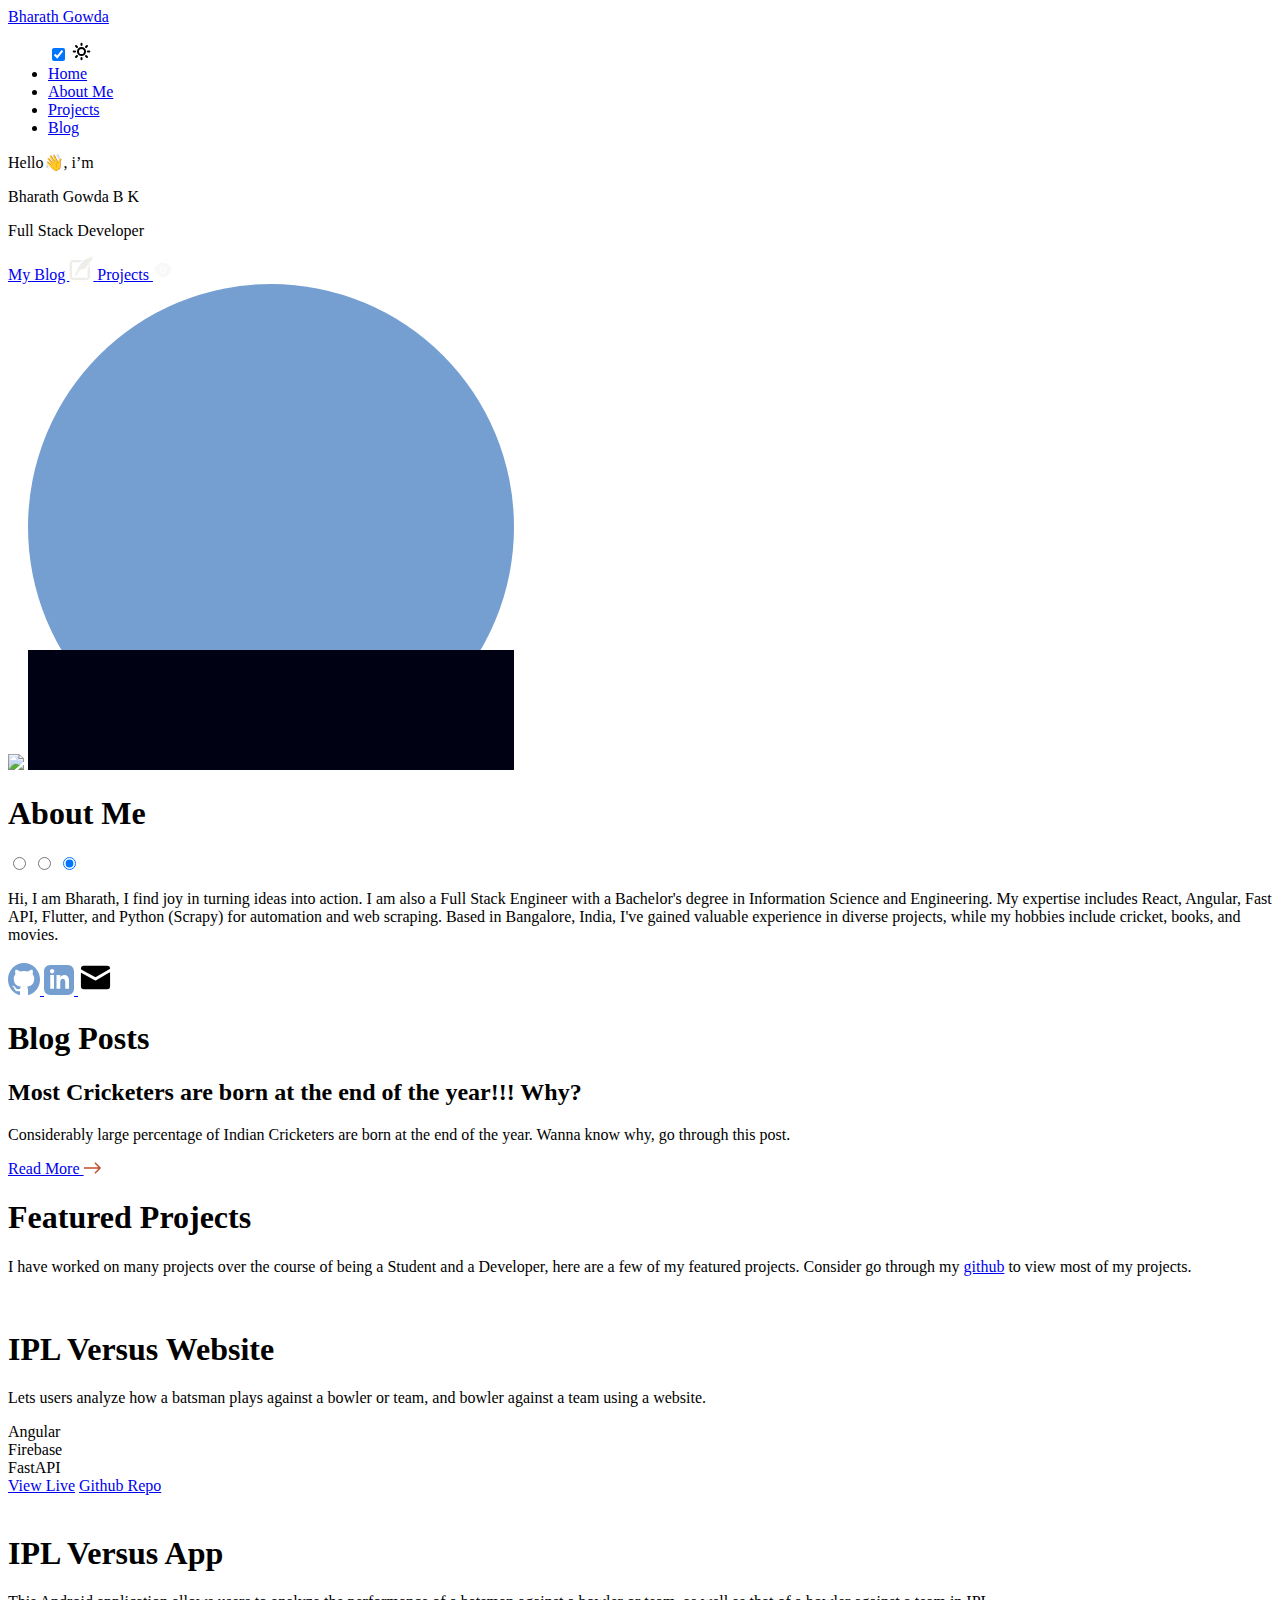
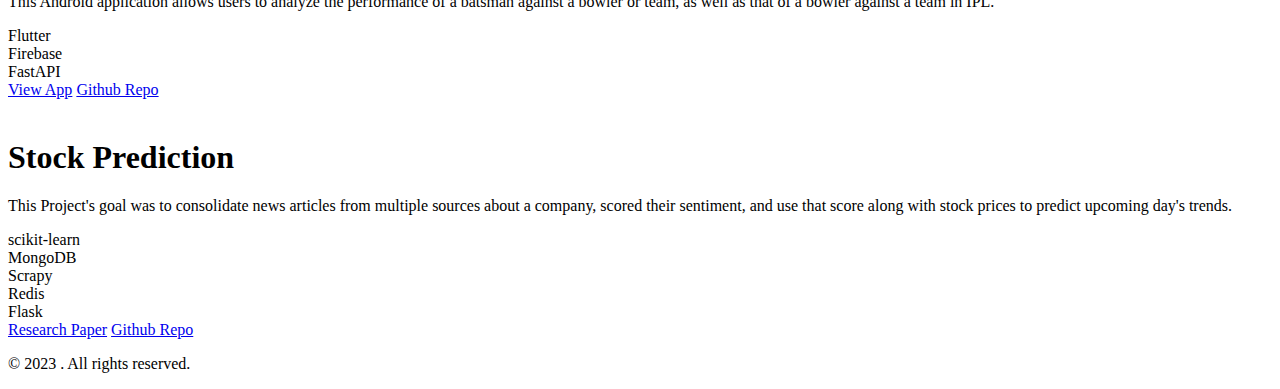
==== commit 6ebcdf03: "deploy: bharath-gowda-571/portfolio_blog@ea29f54f88ed07e12033190fd4ee7826c93bac03" ====
--- a/index.html
+++ b/index.html
@@ -19,22 +19,22 @@
 
 
 
-<script defer language="javascript" type="text/javascript" src="https://bharath-gowda-571.github.io/gowda/js/bundle.min.9e0fd3e819a506a1e62cd71dbd894c356dfb46476cf1afe4d25db1ea60bb44e0.js"></script>
+<script defer language="javascript" type="text/javascript" src="https://bharath.fun/js/bundle.min.7a6c5436cbfe96cccc3b0797408aeff0cfda95917c82dcfc63f1e25290ef8970.js"></script>
 
 
     <meta name="viewport" content="width=device-width, initial-scale=1.0">
-    <link rel="stylesheet" href="https://bharath-gowda-571.github.io/gowda/css/home.css">
-    <link rel="stylesheet" href="https://bharath-gowda-571.github.io/gowda/css/media_query.css">
-    <link rel="stylesheet" href="https://bharath-gowda-571.github.io/gowda/css/switch.css">
-    <link rel="stylesheet" href="https://bharath-gowda-571.github.io/gowda/css/hamburger.css">
-    <link rel="icon" type="image/x-icon" href="https://bharath-gowda-571.github.io/gowda/favicon.ico">
+    <link rel="stylesheet" href="https://bharath.fun/css/home.css">
+    <link rel="stylesheet" href="https://bharath.fun/css/media_query.css">
+    <link rel="stylesheet" href="https://bharath.fun/css/switch.css">
+    <link rel="stylesheet" href="https://bharath.fun/css/hamburger.css">
+    <link rel="icon" type="image/x-icon" href="https://bharath.fun/favicon.ico">
     <title>Bharath Gowda</title>
 </head>
 
 <body class="">
     <nav class="navbar">
         <div class="navbar--center">
-            <a class="navbar--logo" href="https://bharath-gowda-571.github.io/gowda/">Bharath Gowda</a>
+            <a class="navbar--logo" href="https://bharath.fun/">Bharath Gowda</a>
             <div class="nav-menu-container">
 
                 <ul class="navbar--menu" id="menu">
@@ -72,11 +72,11 @@
                         </svg>
                     </label>
                     <li class="menu-item can-hide menu-active">
-                        <a href="https://bharath-gowda-571.github.io/gowda/">Home</a>
+                        <a href="https://bharath.fun/">Home</a>
                     </li>
                     <li class="menu-item can-hide"><a href="#about-me">About Me</a></li>
                     <li class="menu-item can-hide"><a href="#projects-section">Projects</a></li>
-                    <li class="menu-item "><a href="https://bharath-gowda-571.github.io/gowda/posts">Blog</a></li>
+                    <li class="menu-item "><a href="https://bharath.fun/posts">Blog</a></li>
                 </ul>
 
             </div>
@@ -90,7 +90,7 @@
                 <p class="name">Bharath Gowda B K</p>
                 <p class="role">Full Stack Developer </p>
                 <div class="CTA-buttons">
-                        <a href="https://bharath-gowda-571.github.io/gowda/posts" class="primary-CTA button-animation" >
+                        <a href="https://bharath.fun/posts" class="primary-CTA button-animation" >
                             My Blog 
                             <svg id="blog-icon" width="24" height="24" viewBox="0 0 24 24"
                             fill="none" xmlns="http://www.w3.org/2000/svg">
@@ -126,7 +126,7 @@
                 </div>
             </div>
             <div class="photo">
-                <img id="profile-image" src="https://bharath-gowda-571.github.io/gowda/images/assets/profile-image.png" />
+                <img id="profile-image" src="https://bharath.fun/images/assets/profile-image.png" />
                 <svg width="486" height="486" viewBox="0 0 486 486" fill="none" xmlns="http://www.w3.org/2000/svg"
                     id="profile-img-bg">
                     <circle id="profile-bg-circle" cx="243" cy="243" r="243" fill="#759FD1" />
@@ -200,7 +200,7 @@
     <p>
         Considerably large percentage of Indian Cricketers are born at the end of the year. Wanna know why, go through this post.
     </p>
-    <a href="https://bharath-gowda-571.github.io/gowda/posts/cricket_born_month_skewed/" class="read-more-link">
+    <a href="https://bharath.fun/posts/cricket_born_month_skewed/" class="read-more-link">
         Read More
         <svg class="blog-arrow" width="17" height="12" viewBox="0 0 17 12" fill="none" xmlns="http://www.w3.org/2000/svg">
             <path id="arrow"
@@ -220,7 +220,7 @@
             <p>I have worked on many projects over the course of being a Student and a Developer, here are a few of my featured projects. Consider go through my <a href="https://github.com/bharath-gowda-571" target="_blank" class="color-primary">github</a> to view most of my projects.</p>
             <div class="projects">
                 <div class="project">
-                    <img src="https://bharath-gowda-571.github.io/gowda/images/assets/project1.jpg" alt="" class="proj-img">
+                    <img src="https://bharath.fun/images/assets/project1.jpg" alt="" class="proj-img">
                     <div class="project-description">
                         <h1>
                             IPL Versus Website
@@ -243,7 +243,7 @@
                     </div>
                 </div>
                 <div class="project">
-                    <img src="https://bharath-gowda-571.github.io/gowda/images/assets/project2.png" alt="" class="proj-img">
+                    <img src="https://bharath.fun/images/assets/project2.png" alt="" class="proj-img">
                     <div class="project-description">
                         <h1>
                             IPL Versus App
@@ -263,7 +263,7 @@
                     </div>
                 </div>
                 <div class="project">
-                    <img src="https://bharath-gowda-571.github.io/gowda/images/assets/project3.jpg" alt="" class="proj-img">
+                    <img src="https://bharath.fun/images/assets/project3.jpg" alt="" class="proj-img">
                     <div class="project-description">
                         <h1>
                             Stock Prediction
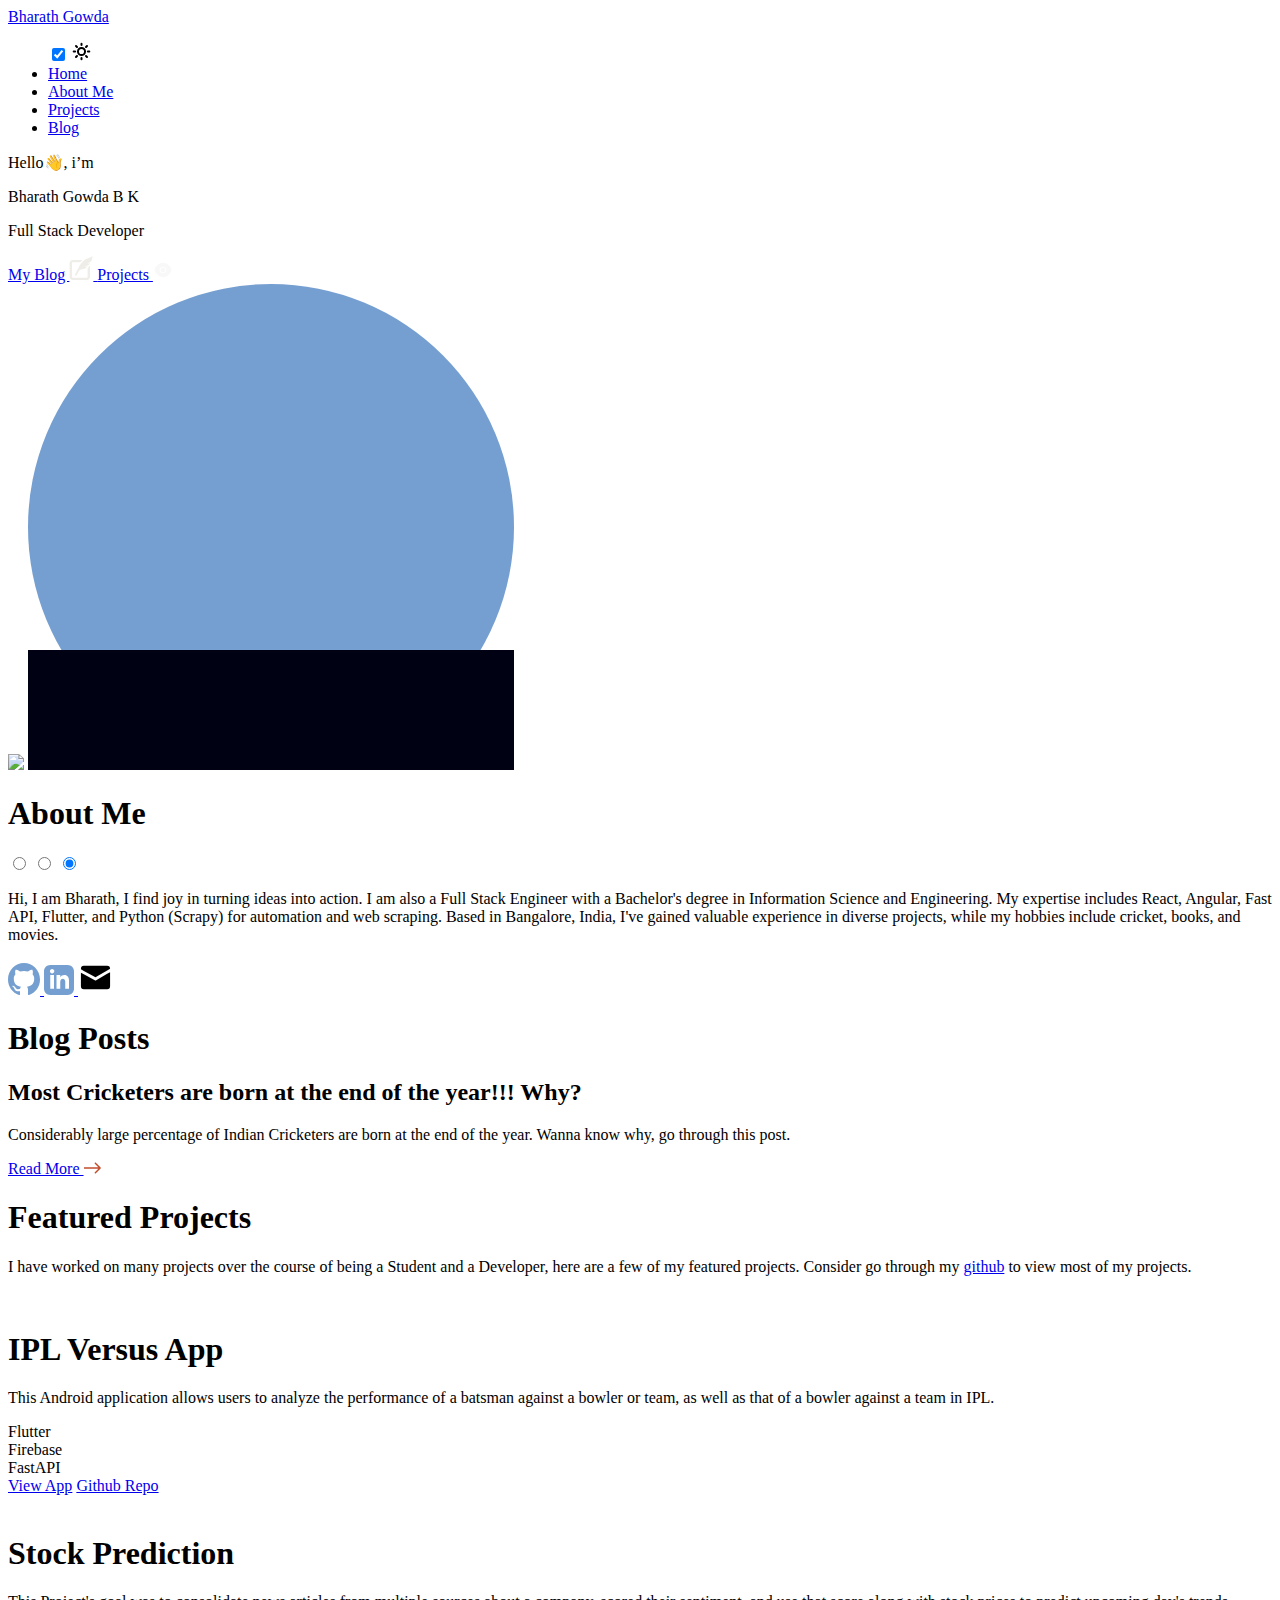
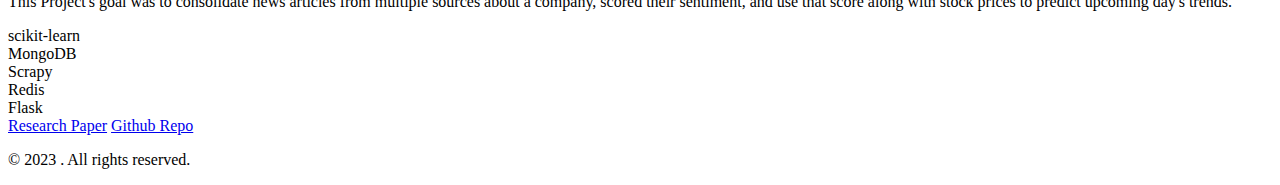
==== commit 10151018: "deploy: bharath-gowda-571/portfolio_blog@4c76aa9d0fe57fbb25ce70485611c4e906d65454" ====
--- a/index.html
+++ b/index.html
@@ -219,29 +219,7 @@
             <h1 class="section-headings">Featured Projects</h1>
             <p>I have worked on many projects over the course of being a Student and a Developer, here are a few of my featured projects. Consider go through my <a href="https://github.com/bharath-gowda-571" target="_blank" class="color-primary">github</a> to view most of my projects.</p>
             <div class="projects">
-                <div class="project">
-                    <img src="https://bharath.fun/images/assets/project1.jpg" alt="" class="proj-img">
-                    <div class="project-description">
-                        <h1>
-                            IPL Versus Website
-                        </h1>
-                        <p>
-                            Lets users analyze how a batsman plays against a bowler or team, and bowler against a team using a website. 
-                        </p>
-                        <div class="technologies">
-                            <div class="technology">Angular</div>
-                            <div class="technology">Firebase</div>
-                            <div class="technology">FastAPI</div>
-                            
-                        </div>
-                        <div class="project-CTA">
-                            <a class="CTA-primary button-animation" href="https://ipl-versus.web.app/" target="_blank" >View Live</a>
-                            <a class="CTA-secondary button-animation" href="https://github.com/bharath-gowda-571/iplversus_website" target="_blank">Github Repo</a>
-
-                        </div>
-
-                    </div>
-                </div>
+                
                 <div class="project">
                     <img src="https://bharath.fun/images/assets/project2.png" alt="" class="proj-img">
                     <div class="project-description">
